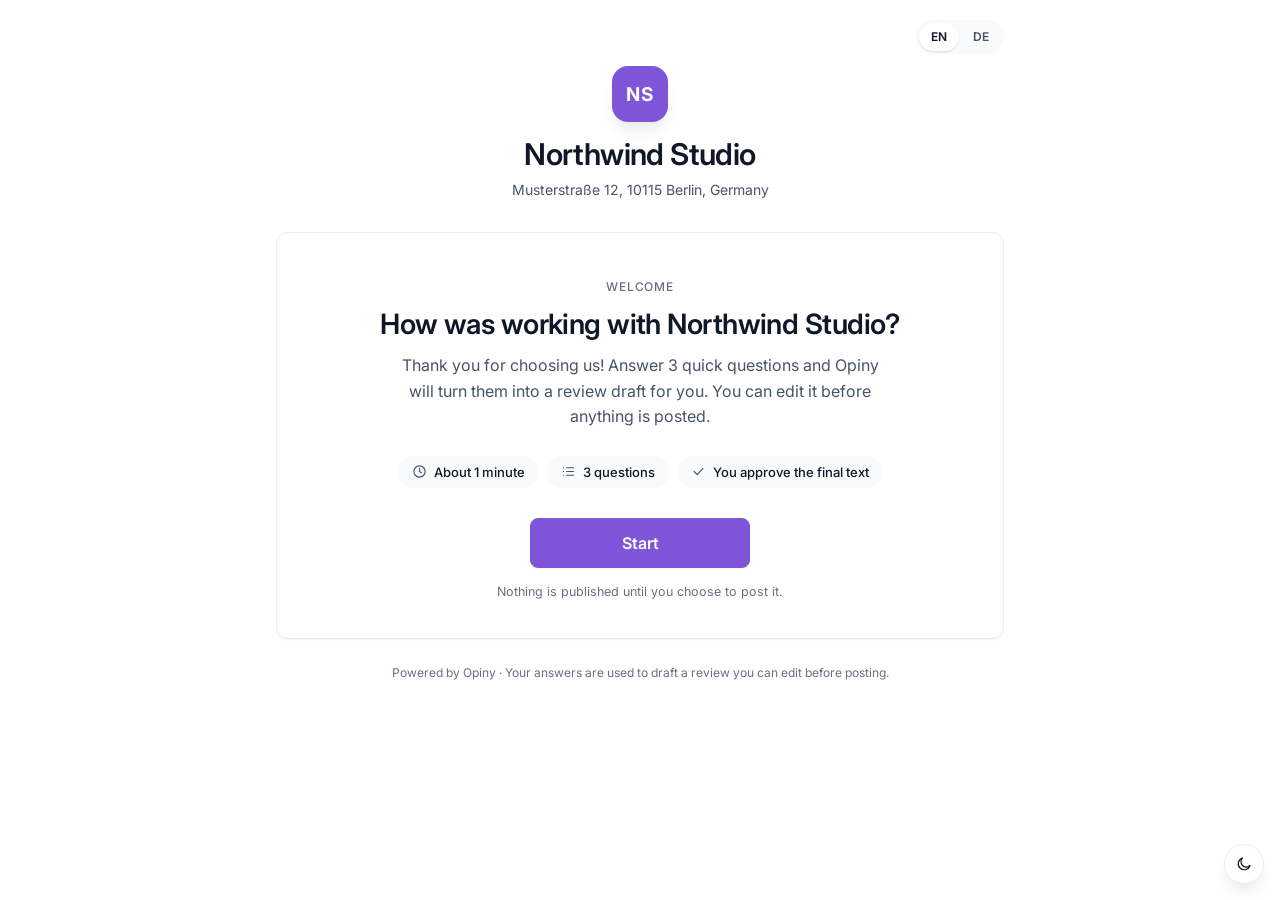
==== index.html @ b8ddae07 "First files" ====
<!doctype html>
<html lang="en"><head><meta charset="utf-8"><meta name="viewport" content="width=device-width,initial-scale=1">
<title>Leave a review · Northwind Studio</title><link rel="preconnect" href="https://fonts.googleapis.com"><link rel="stylesheet" href="assets/css/tokens.css"><link rel="stylesheet" href="assets/css/styles.css"></head>
<body data-key="opiny-theme" data-default="light" data-page="form">
<svg width="0" height="0" style="position:absolute" aria-hidden="true">
<symbol id="i-logo" viewBox="0 0 24 24"><path d="M5 5h14a2 2 0 0 1 2 2v8a2 2 0 0 1-2 2h-6l-4 3v-3H5a2 2 0 0 1-2-2V7a2 2 0 0 1 2-2z"/><path d="M8 10h8M8 13h5"/></symbol>
<symbol id="i-edit" viewBox="0 0 24 24"><path d="M4 20h4L19 9l-4-4L4 16z"/></symbol>
<symbol id="i-refresh" viewBox="0 0 24 24"><path d="M20 11a8 8 0 0 0-14.5-4.5L4 8M4 4v4h4M4 13a8 8 0 0 0 14.5 4.5L20 16M20 20v-4h-4"/></symbol>
<symbol id="i-x" viewBox="0 0 24 24"><path d="M6 6l12 12M18 6L6 18"/></symbol>
<symbol id="i-copy" viewBox="0 0 24 24"><rect x="8" y="8" width="12" height="12" rx="2"/><path d="M16 8V6a2 2 0 0 0-2-2H6a2 2 0 0 0-2 2v8a2 2 0 0 0 2 2h2"/></symbol>
<symbol id="i-moon" viewBox="0 0 24 24"><path d="M20 14A8 8 0 1 1 10 4a6 6 0 0 0 10 10z"/></symbol>
<symbol id="i-arrow" viewBox="0 0 24 24"><path d="M15 6l-6 6 6 6"/></symbol>
<symbol id="i-star" viewBox="0 0 24 24"><path d="M12 3l2.7 5.6 6.1.9-4.4 4.3 1 6.1L12 17l-5.4 2.9 1-6.1-4.4-4.3 6.1-.9z"/></symbol>
</svg>
<main class="pub">
  <div class="pub-top"><div class="lang" role="group" aria-label="Language"><button type="button" data-lang="en" aria-pressed="true">EN</button><button type="button" data-lang="de" aria-pressed="false">DE</button></div></div>
  <header class="pub-head"><div class="logo co" aria-hidden="true">NS</div><h1>Northwind Studio</h1><p>Musterstraße 12, 10115 Berlin, Germany</p></header>

  <section class="card pub-card">
    <!-- Welcome -->
    <div class="intro" id="intro">
      <p class="hi" id="hello">Welcome</p>
      <h2 data-t="introTitle">How was working with Northwind Studio?</h2>
      <p class="lead" data-t="introLead">Thank you for choosing us! Answer 3 quick questions and Opiny will turn them into a review draft for you. You can edit it before anything is posted.</p>
      <div class="resume" id="resume" role="status" hidden>
        <svg viewBox="0 0 24 24" aria-hidden="true"><path d="M20 11a8 8 0 0 0-14.5-4.5L4 8M4 4v4h4M4 13a8 8 0 0 0 14.5 4.5L20 16M20 20v-4h-4"/></svg>
        <div><b data-t="resumeTitle">Welcome back!</b> <span id="resumeText"></span></div>
      </div>
      <div class="facts">
        <span class="fact"><svg viewBox="0 0 24 24" aria-hidden="true"><circle cx="12" cy="12" r="9"/><path d="M12 7v5l3 2"/></svg><span data-t="fact1">About 1 minute</span></span>
        <span class="fact"><svg viewBox="0 0 24 24" aria-hidden="true"><path d="M9 6h11M9 12h11M9 18h11M4 6h.01M4 12h.01M4 18h.01"/></svg><span data-t="fact2">3 questions</span></span>
        <span class="fact"><svg viewBox="0 0 24 24" aria-hidden="true"><path d="M5 12l5 5 9-10"/></svg><span data-t="fact3">You approve the final text</span></span>
      </div>
      <div class="intro-actions">
        <button class="btn btn-primary" id="start" type="button" data-t="start">Start</button>
        <button class="btn btn-ghost" id="restart" type="button" data-t="startOver" hidden>Start over</button>
      </div>
      <small data-t="introNote">Nothing is published until you choose to post it.</small>
    </div>

    <!-- Questions -->
    <form id="flow" hidden novalidate>
      <div class="pg-row"><span id="pgl" aria-live="polite"></span><span class="saved" id="saved"><svg viewBox="0 0 24 24" aria-hidden="true"><path d="M5 12l5 5 9-10"/></svg><span data-t="saved">Progress saved</span></span></div>
      <div class="pg-track" id="pgbar" role="progressbar" aria-valuemin="0" aria-valuemax="3" aria-valuenow="1" aria-label="Progress"><div class="pg-fill" id="pgf"></div></div>

      <fieldset class="step" data-name="role" data-type="radio" data-req="1" aria-describedby="h-role e-role">
        <legend class="q-title"><span data-t="q1">What’s your role?</span><span class="req" aria-hidden="true">*</span><span class="sr" data-t="required">required</span></legend>
        <p class="q-help" id="h-role" data-t="q1help">Choose one — we’ll move to the next question automatically.</p>
        <p class="field-err" id="e-role" hidden><svg viewBox="0 0 24 24" aria-hidden="true"><circle cx="12" cy="12" r="9"/><path d="M12 7v6M12 16.5v.5"/></svg><span data-t="errChoose">Please choose an option to continue.</span></p>
        <div class="opts">
          <label class="opt"><input type="radio" name="role" value="founder"><span class="mk"></span><span class="ol" data-t="o_founder">Founder / CEO</span><kbd>1</kbd></label>
          <label class="opt"><input type="radio" name="role" value="marketing"><span class="mk"></span><span class="ol" data-t="o_marketing">Marketing lead</span><kbd>2</kbd></label>
          <label class="opt"><input type="radio" name="role" value="pm"><span class="mk"></span><span class="ol" data-t="o_pm">Project / Delivery manager</span><kbd>3</kbd></label>
          <label class="opt"><input type="radio" name="role" value="ops"><span class="mk"></span><span class="ol" data-t="o_ops">Operations / Office manager</span><kbd>4</kbd></label>
          <label class="opt"><input type="radio" name="role" value="other" data-other="role-other"><span class="mk"></span><span class="ol" data-t="o_other">Other</span><kbd>5</kbd></label>
        </div>
        <div class="other-box" id="other-wrap" hidden>
          <label for="role-other" data-t="otherLabel">What’s your role?</label>
          <input id="role-other" class="inp-t" type="text" autocomplete="organization-title" data-tp="otherPh" placeholder="e.g. Head of Sales">
          <p class="field-err" id="e-role-other" hidden><svg viewBox="0 0 24 24" aria-hidden="true"><circle cx="12" cy="12" r="9"/><path d="M12 7v6M12 16.5v.5"/></svg><span data-t="errOther">Please type your role, or choose another option.</span></p>
        </div>
      </fieldset>

      <fieldset class="step" data-name="help" data-type="checkbox" data-req="1" aria-describedby="h-help e-help" hidden>
        <legend class="q-title"><span data-t="q2">What did Northwind Studio help you with?</span><span class="req" aria-hidden="true">*</span><span class="sr" data-t="required">required</span></legend>
        <p class="q-help" id="h-help" data-t="q2help">Select all that apply, then press Next.</p>
        <p class="field-err" id="e-help" hidden><svg viewBox="0 0 24 24" aria-hidden="true"><circle cx="12" cy="12" r="9"/><path d="M12 7v6M12 16.5v.5"/></svg><span data-t="errSelect">Select at least one option.</span></p>
        <div class="opts">
          <label class="opt cb"><input type="checkbox" name="help" value="web"><span class="mk"></span><span class="ol" data-t="h_web">Website redesign</span><kbd>1</kbd></label>
          <label class="opt cb"><input type="checkbox" name="help" value="brand"><span class="mk"></span><span class="ol" data-t="h_brand">Branding</span><kbd>2</kbd></label>
          <label class="opt cb"><input type="checkbox" name="help" value="shop"><span class="mk"></span><span class="ol" data-t="h_shop">Online shop</span><kbd>3</kbd></label>
          <label class="opt cb"><input type="checkbox" name="help" value="seo"><span class="mk"></span><span class="ol" data-t="h_seo">SEO &amp; content</span><kbd>4</kbd></label>
          <label class="opt cb"><input type="checkbox" name="help" value="support"><span class="mk"></span><span class="ol" data-t="h_support">Ongoing support</span><kbd>5</kbd></label>
        </div>
      </fieldset>

      <fieldset class="step" data-name="note" data-type="text" aria-describedby="h-note" hidden>
        <legend class="q-title"><span data-t="q3">Anything you’d tell another company considering Northwind Studio?</span> <span class="opt-tag" data-t="optional">Optional</span></legend>
        <p class="q-help" id="h-note" data-t="q3help">A sentence or two in your own words makes the review sound like you.</p>
        <textarea class="ta" id="note" name="note" rows="4" data-tp="notePh" placeholder="e.g. They delivered the first concepts in two days and kept us updated every week."></textarea>
        <div class="ta-meta"><span class="ideas-l" data-t="ideas">Need an idea? Tap to add:</span><span class="count" id="count" aria-live="polite"></span></div>
        <div class="ideas" id="ideas">
          <button type="button" class="idea" data-t="i1">Fast delivery</button>
          <button type="button" class="idea" data-t="i2">Clear communication</button>
          <button type="button" class="idea" data-t="i3">Great design</button>
          <button type="button" class="idea" data-t="i4">On budget</button>
          <button type="button" class="idea" data-t="i5">Would hire again</button>
        </div>
      </fieldset>

      <div class="pub-actions">
        <button class="btn btn-ghost" id="back" type="button"><svg class="i"><use href="#i-arrow"/></svg><span data-t="back">Back</span></button>
        <span class="kb-hint" aria-hidden="true"><kbd>Enter ↵</kbd> <span data-t="kbHint">to continue</span></span>
        <button class="btn btn-primary" id="next" type="submit">Next</button>
      </div>
    </form>
  </section>
  <p class="pub-foot" data-t="foot">Powered by Opiny · Your answers are used to draft a review you can edit before posting.</p>
</main>
<button class="theme-fab" aria-label="Toggle light / dark"><svg class="i"><use href="#i-moon"/></svg></button>
<script src="assets/js/app.js"></script>
</body></html>
---- assets/css/tokens.css ----
/* Opiny admin — v6 "Untitled UI" tokens (proposed, 2026-10-27)
   Reference R6: superfounder.io/guide/best-dashboard-ui-kits → #1 Untitled UI (untitledui.com).
   Values follow Untitled UI's public colour/type scales (gray 25–900, brand purple 600 #7F56D9) — inferred. */
@import url("https://fonts.googleapis.com/css2?family=Inter:wght@400;500;600&display=swap");
:root {
  color-scheme: light;
  --font-sans: "Inter", system-ui, sans-serif;
  --text-xs: 12px; --lh-xs: 18px; --text-sm: 14px; --lh-sm: 20px;
  --text-base: 14px; --lh-base: 20px; --text-lg: 18px; --lh-lg: 28px;
  --text-2xl: 30px; --lh-2xl: 38px; --text-stat: 36px; --lh-stat: 44px;
  --weight-display: 600; --weight-regular: 400; --weight-medium: 500;
  --tracking-display: -0.02em; --tracking-body: 0;

  --gray-25:#fcfcfd; --gray-50:#f9fafb; --gray-100:#f2f4f7; --gray-200:#eaecf0; --gray-300:#d0d5dd;
  --gray-400:#98a2b3; --gray-500:#667085; --gray-600:#475467; --gray-700:#344054; --gray-800:#1d2939; --gray-900:#101828;
  --brand-25:#fcfaff; --brand-50:#f9f5ff; --brand-100:#f4ebff; --brand-200:#e9d7fe; --brand-300:#d6bbfb;
  --brand-500:#9e77ed; --brand-600:#7f56d9; --brand-700:#6941c6;
  --success-50:#ecfdf3; --success-200:#abefc6; --success-500:#17b26a; --success-700:#067647;
  --error-50:#fef3f2; --error-200:#fecdca; --error-500:#f04438; --error-700:#b42318;
  --warning-50:#fffaeb; --warning-200:#fedf89; --warning-700:#b54708;
  --blue-50:#eff8ff; --blue-200:#b2ddff; --blue-700:#175cd3;

  --color-bg:#ffffff; --color-bg-subtle:var(--gray-50); --color-header-bg:#fff; --color-surface:#fff;
  --color-fill:var(--gray-50); --color-fill-strong:var(--gray-100);
  --color-border:var(--gray-200); --color-border-subtle:var(--gray-200);
  --color-text:var(--gray-900); --color-text-muted:var(--gray-600); --color-text-subtle:var(--gray-500);
  --color-primary:var(--brand-600); --color-on-primary:#fff; --color-focus:var(--brand-300); --color-highlight:var(--brand-50);

  --tag-positive-bg:var(--success-50); --tag-positive-fg:var(--success-700);
  --tag-generated-bg:var(--brand-50); --tag-generated-fg:var(--brand-700);
  --tag-clicked-bg:var(--blue-50); --tag-clicked-fg:var(--blue-700);
  --tag-negative-bg:var(--error-50); --tag-negative-fg:var(--error-700);
  --tag-neutral-bg:var(--gray-50); --tag-neutral-fg:var(--gray-700);
  --tag-required-bg:var(--error-50); --tag-required-fg:var(--error-700);
  --tag-mapped-bg:var(--brand-50); --tag-mapped-fg:var(--brand-700);

  --radius-pill:16px; --radius-card:12px; --radius-input:8px; --radius-sm:8px;
  --sidebar-w:280px; --header-h:0px; --page-max:1280px; --page-pad-x:32px;
  --card-pad:24px; --gap:24px; --section-gap:32px;
  --btn-h:40px; --btn-h-sm:36px; --input-h:44px;
  --cell-pad:16px 24px; --th-pad:12px 24px;
  --shadow-xs:0 1px 2px rgba(16,24,40,.05);
  --shadow-sm:0 1px 3px rgba(16,24,40,.1),0 1px 2px rgba(16,24,40,.06);
  --shadow-float:0 12px 16px -4px rgba(16,24,40,.08),0 4px 6px -2px rgba(16,24,40,.03);
  --shadow-pop:var(--shadow-float);
  --ring-brand:0 0 0 4px rgba(158,119,237,.24);
  --ease:ease; --dur:120ms;
}

/* Dark — Untitled UI dark-mode scale (gray-950 canvas, remapped grays, same purple brand) */
:root[data-theme="dark"] {
  color-scheme: dark;
  --gray-25:#13161b; --gray-50:#161b26; --gray-100:#1f242f; --gray-200:#1f242f; --gray-300:#333741;
  --gray-400:#61646c; --gray-500:#85888e; --gray-600:#94969c; --gray-700:#cecfd2; --gray-800:#ececed; --gray-900:#f5f5f6;
  --brand-25:#1b1530; --brand-50:#2c1c5f; --brand-100:#2c1c5f; --brand-200:#53389e; --brand-300:#6941c6;
  --success-50:#053321; --success-200:#085d3a; --success-700:#75e0a7;
  --error-50:#55160c; --error-200:#912018; --error-700:#fda29b;
  --warning-50:#4e1d09; --warning-200:#93370d; --warning-700:#fec84b;
  --blue-50:#102a56; --blue-200:#194185; --blue-700:#84caff;
  --color-bg:#0c111d; --color-header-bg:#0c111d; --color-surface:#0c111d;
  --color-text:var(--gray-900); --color-text-muted:var(--gray-600); --color-text-subtle:var(--gray-500);
  --color-fill:var(--gray-50); --color-fill-strong:var(--gray-100); --color-border:var(--gray-200); --color-border-subtle:var(--gray-200);
  --color-highlight:var(--brand-50);
  --tag-generated-fg:#d6bbfb; --tag-mapped-fg:#d6bbfb;
  --shadow-xs:0 1px 2px rgba(0,0,0,.3); --shadow-sm:0 1px 3px rgba(0,0,0,.4);
}
---- assets/css/styles.css ----
/* app base */
*{box-sizing:border-box}
html{-webkit-font-smoothing:antialiased}
body{margin:0;background:var(--color-bg);color:var(--color-text);font:var(--weight-regular) var(--text-base)/var(--lh-base) var(--font-sans);letter-spacing:var(--tracking-body)}
a{color:inherit;text-decoration:none}
svg.i{width:16px;height:16px;flex:none;stroke:currentColor;fill:none;stroke-width:1.6;stroke-linecap:round;stroke-linejoin:round}

/* Shell */
.brand{display:flex;align-items:center;gap:10px;font-weight:var(--weight-medium);font-size:var(--text-lg);letter-spacing:-.01em}
.mainnav a[aria-current="page"]{background:var(--color-fill);color:var(--color-text)}
:root[data-theme="dark"] .avatar{color:#ffd6ff}
.icon-btn{width:36px;height:36px;border-radius:50%;border:0;background:transparent;color:var(--color-text-muted);display:grid;place-items:center;cursor:pointer}
.icon-btn:hover{background:var(--color-fill);color:var(--color-text)}

.page{max-width:var(--page-max);margin:0 auto;padding:40px var(--page-pad-x) 64px}
h1.title{font-size:var(--text-2xl);line-height:var(--lh-2xl);font-weight:var(--weight-display);letter-spacing:var(--tracking-display);margin:0;display:flex;align-items:center;gap:10px;flex-wrap:wrap}

/* Buttons */
.btn{display:inline-flex;align-items:center;justify-content:center;gap:8px;height:var(--btn-h);padding:0 16px;border-radius:var(--radius-pill);border:1px solid transparent;font:var(--weight-medium) var(--text-sm)/1 var(--font-sans);cursor:pointer;white-space:nowrap;transition:background var(--dur) var(--ease),border-color var(--dur) var(--ease),transform var(--dur) var(--ease)}
.btn:active{transform:scale(.98)}
.btn-primary{background:var(--color-primary);color:var(--color-on-primary)}
.btn-primary:hover{opacity:.88}
.btn-secondary{background:var(--color-surface);color:var(--color-text);border-color:var(--color-fill-strong)}
.btn-secondary:hover{background:var(--color-fill)}
.btn-ghost{background:transparent;color:var(--color-text-muted)}
.btn-ghost:hover{background:var(--color-fill);color:var(--color-text)}
.btn-sm{height:var(--btn-h-sm);padding:0 12px;font-size:var(--text-xs)}
.btn[disabled]{opacity:.45;cursor:not-allowed}

/* Tags */
.tag{display:inline-flex;align-items:center;gap:6px;height:24px;padding:0 10px;border-radius:var(--radius-pill);font-size:var(--text-xs);font-weight:var(--weight-medium);line-height:1;white-space:nowrap;background:var(--tag-neutral-bg);color:var(--tag-neutral-fg)}
.tag::before{content:"";width:6px;height:6px;border-radius:50%;background:currentColor;opacity:.7}
.tag.positive{background:var(--tag-positive-bg);color:var(--tag-positive-fg)}

/* Cards */
.card{background:var(--color-surface);border:1px solid var(--color-border);border-radius:var(--radius-card);padding:var(--card-pad)}
.company{display:flex;justify-content:space-between;gap:24px;align-items:flex-start}
.company h2{font-size:22px;font-weight:var(--weight-display);letter-spacing:var(--tracking-display);margin:0 0 14px}
.meta{display:flex;flex-direction:column;gap:8px;color:var(--color-text-muted)}
.meta span{display:flex;align-items:center;gap:10px}
.sentiment{display:flex;align-items:center;justify-content:space-between;gap:16px;flex-wrap:wrap}
.sentiment .l{display:flex;align-items:center;gap:12px}
.bar{display:flex;height:8px;border-radius:var(--radius-pill);overflow:hidden;background:var(--color-fill);width:min(360px,100%)}
.bar i{display:block;height:100%}
.legend{display:flex;gap:16px;color:var(--color-text-muted);font-size:var(--text-xs)}
.legend b{display:inline-block;width:8px;height:8px;border-radius:50%;margin-right:6px;vertical-align:middle}

/* Location layout */
.subnav a[aria-current="page"]{background:var(--color-fill);color:var(--color-text)}

/* Table */
.chips{display:flex;gap:6px;flex-wrap:wrap}
.chip[aria-pressed="true"]{background:var(--color-highlight);border-color:transparent;color:#4a134a}
:root[data-theme="dark"] .chip[aria-pressed="true"]{color:#ffd6ff}
.search{display:flex;align-items:center;gap:8px;height:34px;padding:0 14px;border-radius:var(--radius-pill);background:var(--color-fill);color:var(--color-text-muted);min-width:220px}
.search input{border:0;background:transparent;outline:0;font:inherit;color:var(--color-text);width:100%}
.muted{color:var(--color-text-muted)}
.review{max-width:520px;color:var(--color-text);line-height:var(--lh-sm)}
.review p{margin:0;display:-webkit-box;-webkit-line-clamp:2;-webkit-box-orient:vertical;overflow:hidden}
.review.open p{display:block}
.pages button[aria-current="page"]{background:var(--color-primary);color:var(--color-on-primary)}

/* Form builder */
.q{display:flex;align-items:center;gap:12px;background:var(--color-surface);border:1px solid var(--color-border);border-radius:12px;padding:12px 14px;transition:box-shadow var(--dur) var(--ease),border-color var(--dur) var(--ease)}
.q:hover{box-shadow:var(--shadow-float);border-color:var(--color-fill-strong)}
.q .type{width:30px;height:30px;border-radius:50%;background:var(--color-fill);display:grid;place-items:center;flex:none}
.field{display:flex;align-items:center;gap:10px;height:40px;padding:0 14px;border:1px solid var(--color-border);border-radius:var(--radius-pill);background:var(--color-surface);font-weight:var(--weight-medium);font-size:var(--text-sm);cursor:grab;transition:background var(--dur)}
.field:hover{background:var(--color-fill)}

/* Responsive */
@media (max-width:640px){:root{--page-pad-x:16px}.page{padding-top:24px}.company{flex-direction:column}h1.title{font-size:26px;line-height:30px}.search{min-width:0;flex:1}}
@media (prefers-reduced-motion:reduce){*{transition:none!important}}
/* fix: let grid columns shrink so tables scroll inside their card on mobile */

/* ===== v6 Untitled UI layer ===== */
.nav-item[aria-current="page"]{background:var(--gray-50);color:var(--gray-900)}
main.page{margin-left:var(--sidebar-w);padding:32px 32px 48px}
h1.title{font-size:30px;line-height:38px;font-weight:600;letter-spacing:-.02em}
.btn{height:40px;padding:0 16px;border-radius:8px;font-size:14px;font-weight:600}
.btn-primary{background:var(--brand-600);color:#fff;border:1px solid var(--brand-600);box-shadow:var(--shadow-xs)}
.btn-primary:hover{background:var(--brand-700);opacity:1}
.btn-secondary{background:#fff;color:var(--gray-700);border:1px solid var(--gray-300);box-shadow:var(--shadow-xs)}
.btn-secondary:hover{background:var(--gray-50)}
.btn-sm{height:36px;padding:0 14px}
.icon-btn{border-radius:8px}
.card{border:1px solid var(--gray-200);border-radius:12px;box-shadow:var(--shadow-xs)}
.tag{height:22px;padding:0 8px;border-radius:16px;font-size:12px;font-weight:500;border:1px solid transparent}
.tag.positive{border-color:var(--success-200)}
.tag::before{opacity:1}
.chips{gap:0;border:1px solid var(--gray-300);border-radius:8px;overflow:hidden;box-shadow:var(--shadow-xs)}
.chip[aria-pressed="true"]{background:var(--gray-50);color:var(--gray-800)}
.search{background:#fff;border:1px solid var(--gray-300);border-radius:8px;height:40px;box-shadow:var(--shadow-xs);min-width:320px}
.pages button[aria-current="page"]{background:var(--gray-50);color:var(--gray-800)}
/* location sub-nav → Untitled "underline tabs" */
.subnav a[aria-current="page"]{color:var(--brand-700);border-bottom-color:var(--brand-700)}
.q{border:1px solid var(--gray-200);box-shadow:var(--shadow-xs);border-radius:12px}
.q .type{background:var(--brand-50);color:var(--brand-600);border:6px solid var(--brand-25);width:36px;height:36px;box-sizing:content-box}
.field{border:1px solid var(--gray-300);border-radius:8px;box-shadow:var(--shadow-xs)}
/* dashboard */
.seg button[aria-pressed="true"]{background:var(--gray-50);color:var(--gray-800)}
.ck{width:20px;height:20px;border:1px solid var(--gray-300);border-radius:6px;display:inline-block;vertical-align:middle}
@media (max-width:1024px){:root{--sidebar-w:0px}}
@media (max-width:640px){main.page{padding:24px 16px}.search{min-width:0}.chips{overflow-x:auto;max-width:100%}}

/* theme toggle button styled as nav item */
/* ===== v6 dark theme overrides for hard-coded whites ===== */
:root[data-theme="dark"] body{background:var(--color-bg)}
:root[data-theme="dark"] .sidebar,:root[data-theme="dark"] .card,:root[data-theme="dark"] .btn-secondary,:root[data-theme="dark"] .seg button,:root[data-theme="dark"] .chip,:root[data-theme="dark"] .search,:root[data-theme="dark"] .badge,:root[data-theme="dark"] .field,:root[data-theme="dark"] .q{background:var(--color-bg)}
:root[data-theme="dark"] .btn-secondary:hover,:root[data-theme="dark"] .seg button[aria-pressed="true"],:root[data-theme="dark"] .chip[aria-pressed="true"]{background:var(--gray-50)}
:root[data-theme="dark"] .bars line{stroke:var(--gray-100)}
:root[data-theme="dark"] .bars rect[fill="#f2f4f7"]{fill:var(--gray-100)}
:root[data-theme="dark"] .bars rect[fill="#d6bbfb"]{fill:#53389e}
:root[data-theme="dark"] .bars path{fill:#9e77ed}
:root[data-theme="dark"] .legend3 i[style*="#7f56d9"]{background:#9e77ed!important}
:root[data-theme="dark"] .legend3 i[style*="#d6bbfb"]{background:#53389e!important}
:root[data-theme="dark"] .sb-card{background:var(--gray-50)}
:root[data-theme="dark"] .sb-search{background:var(--color-bg);border-color:var(--gray-300)}
:root[data-theme="dark"] .who .avatar,:root[data-theme="dark"] .sb-user .avatar{filter:saturate(.85)}
:root[data-theme="dark"] .q .type{border-color:var(--brand-25)}
:root[data-theme="dark"] .avatar{color:#2a2140}

/* ===== Field editor drawer (Form → edit field) ===== */
@keyframes slidein{from{transform:translateX(40px);opacity:0}}
.dr-tabs button[aria-selected="true"]{color:var(--color-text);border-bottom-color:var(--color-primary)}
.orow .fav[aria-pressed="true"] svg{fill:#f2b84b;stroke:#f2b84b}

/* public */
/* Public review flow (respondent-facing) — shared structure, colours come from this version's tokens.css */
.pub{max-width:760px;margin:0 auto;padding:56px 16px 72px}
.pub-head{text-align:center;margin-bottom:32px}
.pub-head .logo{width:44px;height:44px;margin:0 auto 14px;border-radius:12px;display:grid;place-items:center;background:var(--color-fill);color:var(--color-text)}
.pub-head h1{margin:0;font-size:30px;line-height:36px;font-weight:var(--weight-display);letter-spacing:var(--tracking-display)}
.pub-head p{margin:8px 0 0;color:var(--color-text-muted)}
.pub-card.card{padding:32px 36px}
.pg-row{display:flex;justify-content:space-between;align-items:center;font-size:var(--text-sm);color:var(--color-text-muted);font-weight:var(--weight-medium)}
.pg-row b{color:var(--color-text);font-weight:var(--weight-medium)}
.pg-track{height:8px;border-radius:999px;background:var(--color-fill-strong);overflow:hidden;margin:12px 0 32px}
.pg-fill{height:100%;border-radius:999px;background:var(--color-primary);transition:width .35s var(--ease)}
.q-title{font-size:17px;line-height:24px;font-weight:var(--weight-medium);margin:0 0 6px}
.q-title .req{color:var(--tag-negative-fg);margin-left:2px}
.q-help{color:var(--color-text-subtle);font-size:var(--text-sm);margin:0 0 18px}
.opts{display:grid;grid-template-columns:repeat(2,minmax(0,1fr));gap:12px}
.opt{position:relative;display:flex;align-items:center;gap:14px;min-height:64px;padding:14px 18px;border:1.5px solid var(--color-border);border-radius:var(--radius-input);background:var(--color-surface);cursor:pointer;font-size:16px;font-weight:var(--weight-medium);transition:border-color var(--dur) var(--ease),background var(--dur) var(--ease),box-shadow var(--dur) var(--ease)}
.opt:hover{border-color:var(--color-fill-strong);background:var(--color-bg-subtle)}
.opt input{position:absolute;opacity:0;pointer-events:none}
.opt .mk{width:22px;height:22px;flex:none;border-radius:50%;border:2px solid var(--color-fill-strong);display:grid;place-items:center;transition:border-color var(--dur)}
.opt.cb .mk{border-radius:7px}
.opt .mk::after{content:"";width:10px;height:10px;border-radius:50%;background:var(--color-primary);transform:scale(0);transition:transform var(--dur) var(--ease)}
.opt.cb .mk::after{border-radius:3px}
.opt:has(input:checked){border-color:var(--color-primary);background:var(--color-highlight)}
.opt:has(input:checked) .mk{border-color:var(--color-primary)}
.opt:has(input:checked) .mk::after{transform:scale(1)}
.opt:has(input:focus-visible){box-shadow:0 0 0 3px var(--color-focus)}
.ta{width:100%;min-height:160px;resize:vertical;padding:14px 16px;border-radius:var(--radius-input);border:1.5px solid var(--color-border);background:var(--color-bg-subtle);color:var(--color-text);font:var(--weight-regular) 16px/1.6 var(--font-sans)}
.ta:focus{outline:0;border-color:var(--color-primary);box-shadow:0 0 0 3px var(--color-highlight)}
.pub-actions{display:flex;justify-content:space-between;align-items:center;gap:12px;margin-top:32px}
.pub-actions .btn{min-width:104px;height:44px}
.pub-foot{text-align:center;color:var(--color-text-subtle);font-size:var(--text-xs);margin-top:24px}
/* review preview */
.rv-head{display:flex;justify-content:space-between;align-items:center;margin-bottom:20px}
.rv-head h2{margin:0;font-size:22px;font-weight:var(--weight-display);letter-spacing:var(--tracking-display)}
.rv-tools .icon-btn[aria-pressed="true"]{background:var(--color-highlight);color:var(--color-text)}
.pub-label{margin:28px 0 12px;font-weight:var(--weight-medium);color:var(--color-text-muted)}
.plats{display:flex;gap:10px;flex-wrap:wrap}
.plat{display:inline-flex;align-items:center;gap:10px;height:48px;padding:0 20px;border-radius:var(--radius-input);border:1px solid var(--color-border);background:#fff;color:#1f1f1f;font:600 16px var(--font-sans);cursor:pointer;box-shadow:0 1px 2px rgba(0,0,0,.06);transition:transform var(--dur) var(--ease),box-shadow var(--dur)}
.plat:hover{box-shadow:0 4px 14px rgba(0,0,0,.12)}
.plat:active{transform:scale(.98)}
.plat svg{width:20px;height:20px}
.plat.off{background:var(--color-fill);color:var(--color-text-subtle);cursor:not-allowed;box-shadow:none}
.back-row{margin-top:24px}
.spin{animation:spin .8s linear infinite}@keyframes spin{to{transform:rotate(360deg)}}
/* copied modal */
.modal-bg{position:fixed;inset:0;z-index:50;background:rgba(5,6,10,.62);backdrop-filter:blur(4px);-webkit-backdrop-filter:blur(4px);display:none;align-items:center;justify-content:center;padding:16px}
.modal-bg.open{display:flex;animation:fade .18s ease}
@keyframes fade{from{opacity:0}}
.modal{position:relative;width:min(560px,100%);max-height:calc(100vh - 32px);overflow:auto;padding:36px 32px 28px;text-align:center;border-radius:calc(var(--radius-card) + 4px);background:var(--color-surface-solid,var(--color-surface));border:1px solid var(--color-border);box-shadow:var(--shadow-pop)}
.modal .x{position:absolute;top:14px;right:14px}
.ok-ic{width:56px;height:56px;margin:0 auto 18px;border-radius:14px;display:grid;place-items:center;background:var(--tag-positive-bg);color:var(--tag-positive-fg)}
.ok-ic svg{width:26px;height:26px}
.modal h3{margin:0;font-size:22px;line-height:30px;font-weight:var(--weight-display);letter-spacing:var(--tracking-display)}
.modal p{margin:8px auto 0;max-width:400px;color:var(--color-text-muted)}
.gmock{margin:24px 0;padding:22px 24px;border-radius:16px;background:#202124;color:#e8eaed;text-align:left;font-family:Roboto,Arial,sans-serif}
.gmock .stars{display:flex;justify-content:center;gap:10px;margin-bottom:16px}
.gmock .stars svg{width:30px;height:30px;fill:#fdd663;stroke:none}
.gmock .gbox{min-height:84px;border:1px solid #5f6368;border-radius:6px;padding:10px 12px;font-size:13px;line-height:1.5;color:#e8eaed;position:relative}
.gmock .gbox .paste{position:absolute;right:8px;bottom:8px;font-size:11px;color:#8ab4f8;background:rgba(138,180,248,.12);padding:2px 8px;border-radius:4px}
.gmock .gbtns{display:flex;justify-content:flex-end;gap:10px;margin-top:16px}
.gmock .gbtns span{height:34px;padding:0 18px;border-radius:6px;display:inline-grid;place-items:center;font-size:14px;font-weight:500}
.gmock .gbtns .c{border:1px solid #5f6368;color:#8ab4f8}
.gmock .gbtns .p{background:#8ab4f8;color:#202124;box-shadow:0 0 0 3px rgba(138,180,248,.35)}
.modal .btn-primary.wide{width:100%;height:52px;font-size:16px}
.steps{display:flex;justify-content:center;gap:18px;margin-top:14px;font-size:var(--text-xs);color:var(--color-text-subtle);flex-wrap:wrap}
.steps b{display:inline-grid;place-items:center;width:18px;height:18px;border-radius:50%;background:var(--color-fill-strong);color:var(--color-text);font-size:11px;margin-right:6px}
.theme-fab{position:fixed;right:16px;bottom:16px;z-index:40;width:40px;height:40px;border-radius:50%;border:1px solid var(--color-border);background:var(--color-surface);color:var(--color-text);display:grid;place-items:center;cursor:pointer;box-shadow:var(--shadow-float)}
.theme-fab svg{width:18px;height:18px}
@media (max-width:640px){.opts{grid-template-columns:1fr}.pub{padding-top:32px}.pub-card.card{padding:22px 18px}.pub-head h1{font-size:24px}.modal{padding:28px 18px 20px}.gmock{padding:16px}}

/* ===== Welcome screen + company branding (added 2026-11-03) ===== */
.pub-head .logo.co{width:56px;height:56px;border-radius:16px;background:var(--color-primary);color:var(--color-on-primary);font:700 19px/1 var(--font-sans);letter-spacing:.03em;box-shadow:var(--shadow-float)}
.intro{text-align:center;padding:12px 0 4px}
.intro .hi{margin:0;font-size:12px;font-weight:var(--weight-medium);text-transform:uppercase;letter-spacing:.08em;color:var(--color-text-subtle)}
.intro h2{margin:10px 0 12px;font-size:28px;line-height:34px;font-weight:var(--weight-display);letter-spacing:var(--tracking-display)}
.intro .lead{margin:0 auto;max-width:500px;color:var(--color-text-muted);font-size:16px;line-height:1.6}
.facts{display:flex;justify-content:center;flex-wrap:wrap;gap:8px;margin:26px 0 30px}
.fact{display:inline-flex;align-items:center;gap:7px;height:32px;padding:0 14px;border-radius:999px;background:var(--color-fill);color:var(--color-text);font-size:13px;font-weight:var(--weight-medium)}
.fact svg{width:15px;height:15px;fill:none;stroke:currentColor;stroke-width:1.8;stroke-linecap:round;stroke-linejoin:round;color:var(--color-text-muted)}
.intro .btn-primary{min-width:220px;height:50px;font-size:16px}
.intro small{display:block;margin-top:14px;color:var(--color-text-subtle);font-size:12.5px}
@media (max-width:640px){.intro h2{font-size:23px;line-height:29px}.intro .btn-primary{width:100%}}

/* ===== Public form UX upgrade (2026-11-03): i18n, resume, a11y errors, auto-advance, writing help, review tools ===== */
[hidden]{display:none!important}
.sr{position:absolute;width:1px;height:1px;overflow:hidden;clip:rect(0 0 0 0);white-space:nowrap}
.pub{padding-top:20px}
.pub-top{display:flex;justify-content:flex-end;margin-bottom:12px}
.lang{display:inline-flex;padding:3px;border-radius:999px;background:var(--color-fill);gap:2px}
.lang button{border:0;background:transparent;color:var(--color-text-muted);font:600 12px/1 var(--font-sans);height:28px;min-width:40px;padding:0 10px;border-radius:999px;cursor:pointer}
.lang button[aria-pressed="true"]{background:var(--color-surface-solid,var(--color-surface));color:var(--color-text);box-shadow:0 1px 2px rgba(0,0,0,.12)}
.intro-actions{display:flex;flex-direction:column;align-items:center;gap:6px}
.resume{display:flex;gap:10px;align-items:flex-start;text-align:left;max-width:460px;margin:20px auto 0;padding:12px 14px;border-radius:var(--radius-input);background:var(--color-highlight);color:var(--color-text);font-size:14px}
.resume svg{width:18px;height:18px;flex:none;margin-top:2px;fill:none;stroke:currentColor;stroke-width:1.8;stroke-linecap:round;stroke-linejoin:round}
/* steps as fieldsets */
fieldset.step{border:0;margin:0;padding:0;min-width:0}
legend.q-title{padding:0;display:block;width:100%;font-size:19px;line-height:26px;margin-bottom:6px}
.opt-tag{display:inline-block;vertical-align:middle;margin-left:6px;padding:2px 8px;border-radius:999px;background:var(--color-fill);color:var(--color-text-muted);font-size:11.5px;font-weight:var(--weight-medium)}
.saved{display:inline-flex;align-items:center;gap:5px;font-size:12px;color:var(--color-text-subtle);opacity:0;transition:opacity .3s}
.saved svg{width:13px;height:13px;fill:none;stroke:var(--tag-positive-fg);stroke-width:2.2;stroke-linecap:round;stroke-linejoin:round}
.saved.flash{animation:savedflash 1.8s ease}
@keyframes savedflash{0%,70%{opacity:1}100%{opacity:0}}
/* options */
.opt{padding-right:46px}
.opt .ol{flex:1;min-width:0}
.opt kbd{position:absolute;right:14px;top:50%;transform:translateY(-50%);min-width:22px;height:22px;padding:0 5px;border-radius:6px;border:1px solid var(--color-border);background:var(--color-bg-subtle);color:var(--color-text-subtle);font:600 11px/20px var(--font-sans);text-align:center}
.opt:has(input:checked) kbd{border-color:currentColor;background:transparent;color:inherit;opacity:.75}
.opt.picked{animation:pick .45s ease}
@keyframes pick{0%{transform:scale(1)}40%{transform:scale(.985)}100%{transform:scale(1)}}
/* inline errors */
.field-err{display:flex;align-items:center;gap:8px;margin:0 0 12px;padding:10px 12px;border-radius:var(--radius-input);background:var(--tag-negative-bg);color:var(--tag-negative-fg);font-size:14px;font-weight:var(--weight-medium)}
.field-err svg{width:18px;height:18px;flex:none;fill:none;stroke:currentColor;stroke-width:2;stroke-linecap:round}
.field-err.shake{animation:shake .35s ease}
@keyframes shake{0%,100%{transform:none}25%{transform:translateX(-4px)}75%{transform:translateX(4px)}}
fieldset[aria-invalid] .opt{border-color:var(--tag-negative-fg)}
/* other */
.other-box{margin-top:14px;padding:16px;border-radius:var(--radius-input);border:1.5px dashed var(--color-border);background:var(--color-bg-subtle);animation:fade .2s ease}
.other-box label{display:block;font-weight:var(--weight-medium);margin-bottom:8px}
.inp-t{width:100%;height:48px;padding:0 14px;border-radius:var(--radius-input);border:1.5px solid var(--color-border);background:var(--color-surface-solid,var(--color-surface));color:var(--color-text);font:var(--weight-regular) 16px var(--font-sans)}
.inp-t:focus{outline:0;border-color:var(--color-primary);box-shadow:0 0 0 3px var(--color-highlight)}
.inp-t[aria-invalid="true"]{border-color:var(--tag-negative-fg)}
.other-box .field-err{margin:10px 0 0}
/* writing help */
.ta-meta{display:flex;justify-content:space-between;align-items:center;gap:12px;margin:10px 0 8px;font-size:13px;color:var(--color-text-subtle)}
.ideas{display:flex;flex-wrap:wrap;gap:8px}
.idea{height:34px;padding:0 14px;border-radius:999px;border:1px dashed var(--color-fill-strong);background:transparent;color:var(--color-text);font:var(--weight-medium) 13px var(--font-sans);cursor:pointer;transition:background var(--dur),border-color var(--dur)}
.idea::before{content:"+ ";color:var(--color-text-subtle)}
.idea:hover{background:var(--color-fill);border-style:solid}
.idea.used{opacity:.5}.idea.used::before{content:"✓ "}
/* actions */
.pub-actions{gap:12px}
.kb-hint{margin-left:auto;font-size:12px;color:var(--color-text-subtle);white-space:nowrap}
.kb-hint kbd{padding:2px 6px;border-radius:5px;border:1px solid var(--color-border);font:600 11px var(--font-sans)}
.pub-actions #next{min-width:150px}
.pub-actions #next:disabled{opacity:.8;cursor:progress}
/* review page */
.rv-head{align-items:flex-start;gap:16px}
.rv-sub{margin:6px 0 0;color:var(--color-text-muted);font-size:14px}
.based{display:flex;flex-wrap:wrap;align-items:center;gap:8px;margin:0 0 18px;font-size:13px}
.based-l{color:var(--color-text-subtle);font-weight:var(--weight-medium)}
.chips-b{display:contents}
.chip-b{display:inline-flex;align-items:center;height:28px;padding:0 10px;border-radius:999px;background:var(--color-fill);color:var(--color-text);font-weight:var(--weight-medium)}
.chip-b.muted{color:var(--color-text-subtle)}
.based-edit{margin-left:auto;color:var(--color-text-muted);text-decoration:underline;text-underline-offset:3px;font-weight:var(--weight-medium)}
.rv-bar{display:flex;justify-content:space-between;align-items:center;gap:12px;margin-bottom:12px;flex-wrap:wrap}
.seg2{display:inline-flex;padding:3px;border-radius:var(--radius-input);background:var(--color-fill);gap:2px}
.seg2 button{border:0;background:transparent;height:34px;padding:0 16px;border-radius:calc(var(--radius-input) - 3px);color:var(--color-text-muted);font:var(--weight-medium) 14px var(--font-sans);cursor:pointer}
.seg2 button[aria-pressed="true"]{background:var(--color-surface-solid,var(--color-surface));color:var(--color-text);box-shadow:0 1px 2px rgba(0,0,0,.12)}
.sent-inline{display:inline-flex;align-items:center;gap:8px;font-size:13px;color:var(--color-text-subtle)}
#review{min-height:170px}
.edited{display:inline-flex;align-items:center;gap:6px;color:var(--tag-clicked-fg);font-weight:var(--weight-medium)}
.edited::before{content:"";width:7px;height:7px;border-radius:50%;background:currentColor}
.honest{display:flex;gap:10px;align-items:flex-start;margin:6px 0 0;padding:12px 14px;border-radius:var(--radius-input);background:var(--color-bg-subtle);border:1px solid var(--color-border);color:var(--color-text-muted);font-size:13.5px}
.honest svg{width:18px;height:18px;flex:none;fill:none;stroke:currentColor;stroke-width:1.8;stroke-linecap:round;margin-top:1px}
.plat{position:relative}
.plat .rec{margin-left:4px;padding:2px 7px;border-radius:999px;background:#e6f4ea;color:#137333;font-size:11px;font-weight:600}
.plat-help{margin:10px 0 0;font-size:13px;color:var(--color-text-subtle)}
.gm-h{text-align:center;font-size:12px;color:#9aa0a6;margin:-6px 0 10px}
.modal .steps{list-style:none;padding:0}
.modal .steps li{display:inline-flex;align-items:center}
@media (max-width:640px){
  .pub-actions{position:sticky;bottom:0;z-index:5;margin:24px -18px -22px;padding:12px 18px calc(12px + env(safe-area-inset-bottom));background:var(--color-surface-solid,var(--color-surface));border-top:1px solid var(--color-border);border-radius:0 0 var(--radius-card) var(--radius-card)}
  .kb-hint{display:none}
  .pub-actions #next{flex:1}
  .opt kbd{display:none}.opt{padding-right:18px}
  legend.q-title{font-size:18px}
  .based-edit{margin-left:0}
  .theme-fab{top:16px;bottom:auto;left:16px;right:auto;width:34px;height:34px}
}
@media (hover:none){.kb-hint,.opt kbd{display:none}}
@media (prefers-reduced-motion:reduce){.opt.picked,.field-err.shake,.saved.flash{animation:none}.saved.flash{opacity:1}}
/* checkbox: real check mark instead of a dot */
.opt.cb .mk::after{width:10px;height:5px;border-radius:0;background:none!important;border-left:2.2px solid var(--color-on-primary);border-bottom:2.2px solid var(--color-on-primary);transform:translateY(-1px) rotate(-45deg) scale(0)}
.opt.cb:has(input:checked) .mk{background:var(--color-primary);border-color:var(--color-primary)}
.opt.cb:has(input:checked) .mk::after{transform:translateY(-1px) rotate(-45deg) scale(1)}
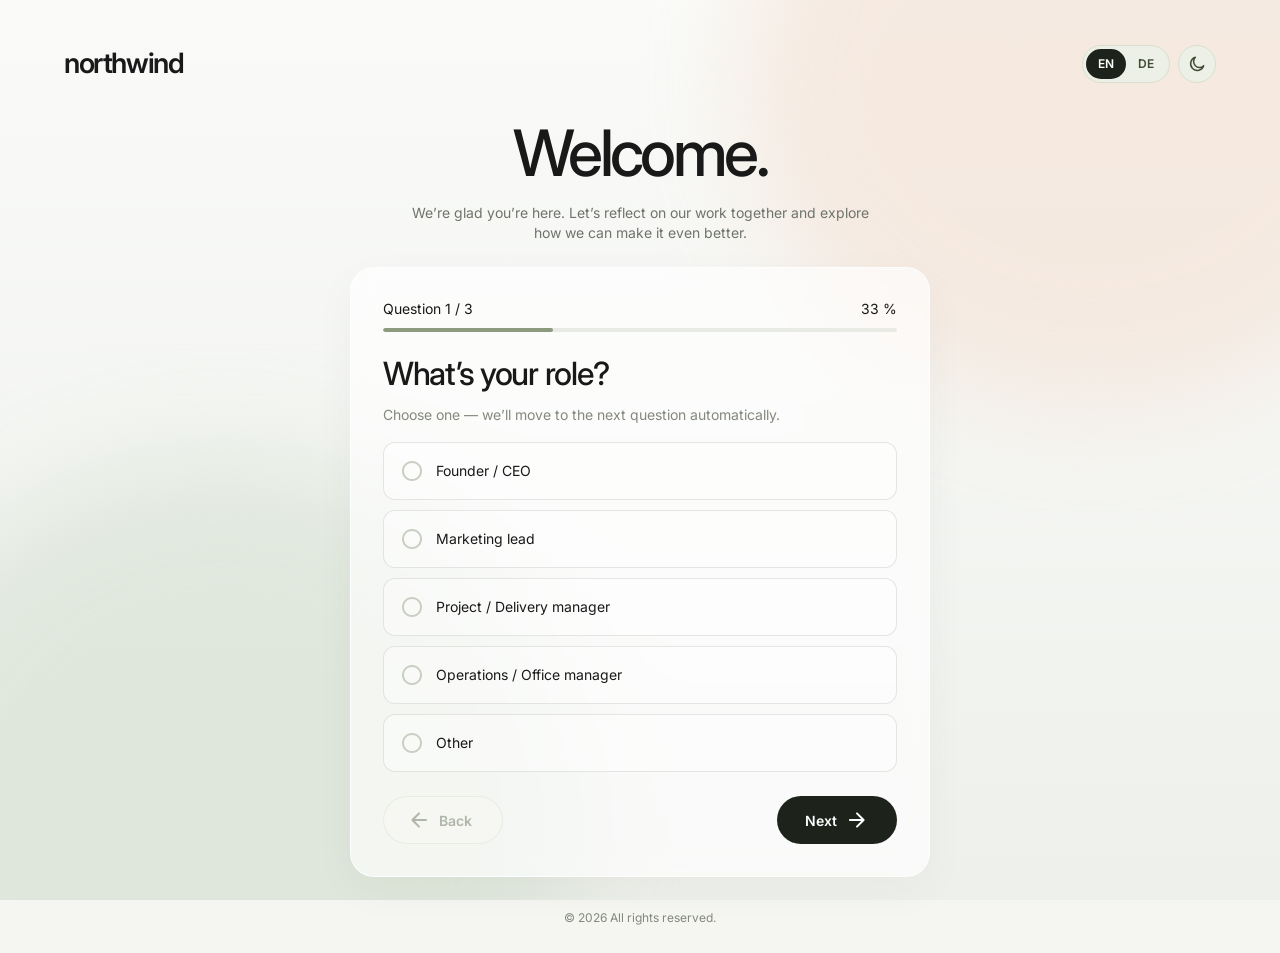
==== commit 00e4f4e0: "Rebuild public form and review page from Figma "Form UI" - Restyle index.html and review.html from t" ====
--- a/index.html
+++ b/index.html
@@ -3,100 +3,85 @@
 <title>Leave a review · Northwind Studio</title><link rel="preconnect" href="https://fonts.googleapis.com"><link rel="stylesheet" href="assets/css/tokens.css"><link rel="stylesheet" href="assets/css/styles.css"></head>
 <body data-key="opiny-theme" data-default="light" data-page="form">
 <svg width="0" height="0" style="position:absolute" aria-hidden="true">
-<symbol id="i-logo" viewBox="0 0 24 24"><path d="M5 5h14a2 2 0 0 1 2 2v8a2 2 0 0 1-2 2h-6l-4 3v-3H5a2 2 0 0 1-2-2V7a2 2 0 0 1 2-2z"/><path d="M8 10h8M8 13h5"/></symbol>
-<symbol id="i-edit" viewBox="0 0 24 24"><path d="M4 20h4L19 9l-4-4L4 16z"/></symbol>
 <symbol id="i-refresh" viewBox="0 0 24 24"><path d="M20 11a8 8 0 0 0-14.5-4.5L4 8M4 4v4h4M4 13a8 8 0 0 0 14.5 4.5L20 16M20 20v-4h-4"/></symbol>
-<symbol id="i-x" viewBox="0 0 24 24"><path d="M6 6l12 12M18 6L6 18"/></symbol>
-<symbol id="i-copy" viewBox="0 0 24 24"><rect x="8" y="8" width="12" height="12" rx="2"/><path d="M16 8V6a2 2 0 0 0-2-2H6a2 2 0 0 0-2 2v8a2 2 0 0 0 2 2h2"/></symbol>
 <symbol id="i-moon" viewBox="0 0 24 24"><path d="M20 14A8 8 0 1 1 10 4a6 6 0 0 0 10 10z"/></symbol>
-<symbol id="i-arrow" viewBox="0 0 24 24"><path d="M15 6l-6 6 6 6"/></symbol>
-<symbol id="i-star" viewBox="0 0 24 24"><path d="M12 3l2.7 5.6 6.1.9-4.4 4.3 1 6.1L12 17l-5.4 2.9 1-6.1-4.4-4.3 6.1-.9z"/></symbol>
+<symbol id="i-sun" viewBox="0 0 24 24"><circle cx="12" cy="12" r="4"/><path d="M12 2v2M12 20v2M4.9 4.9l1.4 1.4M17.7 17.7l1.4 1.4M2 12h2M20 12h2M4.9 19.1l1.4-1.4M17.7 6.3l1.4-1.4"/></symbol>
 </svg>
-<main class="pub">
-  <div class="pub-top"><div class="lang" role="group" aria-label="Language"><button type="button" data-lang="en" aria-pressed="true">EN</button><button type="button" data-lang="de" aria-pressed="false">DE</button></div></div>
-  <header class="pub-head"><div class="logo co" aria-hidden="true">NS</div><h1>Northwind Studio</h1><p>Musterstraße 12, 10115 Berlin, Germany</p></header>
+<img class="atmosphere" src="assets/img/atmosphere.svg" width="1440" height="903" alt="" aria-hidden="true">
 
-  <section class="card pub-card">
-    <!-- Welcome -->
-    <div class="intro" id="intro">
-      <p class="hi" id="hello">Welcome</p>
-      <h2 data-t="introTitle">How was working with Northwind Studio?</h2>
-      <p class="lead" data-t="introLead">Thank you for choosing us! Answer 3 quick questions and Opiny will turn them into a review draft for you. You can edit it before anything is posted.</p>
-      <div class="resume" id="resume" role="status" hidden>
-        <svg viewBox="0 0 24 24" aria-hidden="true"><path d="M20 11a8 8 0 0 0-14.5-4.5L4 8M4 4v4h4M4 13a8 8 0 0 0 14.5 4.5L20 16M20 20v-4h-4"/></svg>
-        <div><b data-t="resumeTitle">Welcome back!</b> <span id="resumeText"></span></div>
-      </div>
-      <div class="facts">
-        <span class="fact"><svg viewBox="0 0 24 24" aria-hidden="true"><circle cx="12" cy="12" r="9"/><path d="M12 7v5l3 2"/></svg><span data-t="fact1">About 1 minute</span></span>
-        <span class="fact"><svg viewBox="0 0 24 24" aria-hidden="true"><path d="M9 6h11M9 12h11M9 18h11M4 6h.01M4 12h.01M4 18h.01"/></svg><span data-t="fact2">3 questions</span></span>
-        <span class="fact"><svg viewBox="0 0 24 24" aria-hidden="true"><path d="M5 12l5 5 9-10"/></svg><span data-t="fact3">You approve the final text</span></span>
-      </div>
-      <div class="intro-actions">
-        <button class="btn btn-primary" id="start" type="button" data-t="start">Start</button>
-        <button class="btn btn-ghost" id="restart" type="button" data-t="startOver" hidden>Start over</button>
-      </div>
-      <small data-t="introNote">Nothing is published until you choose to post it.</small>
+<div class="page">
+  <header class="site-head">
+    <div class="wordmark" aria-label="Northwind Studio">northwind</div>
+    <div class="head-tools">
+      <div class="lang" role="group" aria-label="Language"><button type="button" data-lang="en" aria-pressed="true">EN</button><button type="button" data-lang="de" aria-pressed="false">DE</button></div>
+      <button type="button" class="theme-toggle" aria-label="Toggle light / dark"><svg class="i i-moon" aria-hidden="true"><use href="#i-moon"/></svg><svg class="i i-sun" aria-hidden="true"><use href="#i-sun"/></svg></button>
     </div>
+  </header>
 
-    <!-- Questions -->
-    <form id="flow" hidden novalidate>
-      <div class="pg-row"><span id="pgl" aria-live="polite"></span><span class="saved" id="saved"><svg viewBox="0 0 24 24" aria-hidden="true"><path d="M5 12l5 5 9-10"/></svg><span data-t="saved">Progress saved</span></span></div>
-      <div class="pg-track" id="pgbar" role="progressbar" aria-valuemin="0" aria-valuemax="3" aria-valuenow="1" aria-label="Progress"><div class="pg-fill" id="pgf"></div></div>
+  <main class="main">
+    <section class="intro" id="head">
+      <h1 class="display" id="headTitle">Welcome.</h1>
+      <p class="lead" data-t="lead">We’re glad you’re here. Let’s reflect on our work together and explore how we can make it even better.</p>
+    </section>
 
-      <fieldset class="step" data-name="role" data-type="radio" data-req="1" aria-describedby="h-role e-role">
-        <legend class="q-title"><span data-t="q1">What’s your role?</span><span class="req" aria-hidden="true">*</span><span class="sr" data-t="required">required</span></legend>
-        <p class="q-help" id="h-role" data-t="q1help">Choose one — we’ll move to the next question automatically.</p>
-        <p class="field-err" id="e-role" hidden><svg viewBox="0 0 24 24" aria-hidden="true"><circle cx="12" cy="12" r="9"/><path d="M12 7v6M12 16.5v.5"/></svg><span data-t="errChoose">Please choose an option to continue.</span></p>
-        <div class="opts">
-          <label class="opt"><input type="radio" name="role" value="founder"><span class="mk"></span><span class="ol" data-t="o_founder">Founder / CEO</span><kbd>1</kbd></label>
-          <label class="opt"><input type="radio" name="role" value="marketing"><span class="mk"></span><span class="ol" data-t="o_marketing">Marketing lead</span><kbd>2</kbd></label>
-          <label class="opt"><input type="radio" name="role" value="pm"><span class="mk"></span><span class="ol" data-t="o_pm">Project / Delivery manager</span><kbd>3</kbd></label>
-          <label class="opt"><input type="radio" name="role" value="ops"><span class="mk"></span><span class="ol" data-t="o_ops">Operations / Office manager</span><kbd>4</kbd></label>
-          <label class="opt"><input type="radio" name="role" value="other" data-other="role-other"><span class="mk"></span><span class="ol" data-t="o_other">Other</span><kbd>5</kbd></label>
+    <section class="panel" aria-label="Feedback questionnaire">
+      <form id="flow" novalidate>
+        <div class="resume" id="resume" role="status" hidden>
+          <p><b data-t="resumeTitle">Welcome back!</b> <span id="resumeText"></span></p>
+          <div class="resume-actions"><button class="btn btn-primary btn-sm" id="resumeGo" type="button" data-t="cont">Continue</button><button class="btn btn-secondary btn-sm" id="restart" type="button" data-t="startOver">Start over</button></div>
         </div>
-        <div class="other-box" id="other-wrap" hidden>
-          <label for="role-other" data-t="otherLabel">What’s your role?</label>
-          <input id="role-other" class="inp-t" type="text" autocomplete="organization-title" data-tp="otherPh" placeholder="e.g. Head of Sales">
-          <p class="field-err" id="e-role-other" hidden><svg viewBox="0 0 24 24" aria-hidden="true"><circle cx="12" cy="12" r="9"/><path d="M12 7v6M12 16.5v.5"/></svg><span data-t="errOther">Please type your role, or choose another option.</span></p>
+
+        <div class="progress">
+          <div class="progress-meta"><span id="pgl" aria-live="polite"></span><span id="percent"></span></div>
+          <div class="track" id="pgbar" role="progressbar" aria-valuemin="0" aria-valuemax="3" aria-valuenow="1" aria-label="Progress"><div id="pgf"></div></div>
         </div>
-      </fieldset>
 
-      <fieldset class="step" data-name="help" data-type="checkbox" data-req="1" aria-describedby="h-help e-help" hidden>
-        <legend class="q-title"><span data-t="q2">What did Northwind Studio help you with?</span><span class="req" aria-hidden="true">*</span><span class="sr" data-t="required">required</span></legend>
-        <p class="q-help" id="h-help" data-t="q2help">Select all that apply, then press Next.</p>
-        <p class="field-err" id="e-help" hidden><svg viewBox="0 0 24 24" aria-hidden="true"><circle cx="12" cy="12" r="9"/><path d="M12 7v6M12 16.5v.5"/></svg><span data-t="errSelect">Select at least one option.</span></p>
-        <div class="opts">
-          <label class="opt cb"><input type="checkbox" name="help" value="web"><span class="mk"></span><span class="ol" data-t="h_web">Website redesign</span><kbd>1</kbd></label>
-          <label class="opt cb"><input type="checkbox" name="help" value="brand"><span class="mk"></span><span class="ol" data-t="h_brand">Branding</span><kbd>2</kbd></label>
-          <label class="opt cb"><input type="checkbox" name="help" value="shop"><span class="mk"></span><span class="ol" data-t="h_shop">Online shop</span><kbd>3</kbd></label>
-          <label class="opt cb"><input type="checkbox" name="help" value="seo"><span class="mk"></span><span class="ol" data-t="h_seo">SEO &amp; content</span><kbd>4</kbd></label>
-          <label class="opt cb"><input type="checkbox" name="help" value="support"><span class="mk"></span><span class="ol" data-t="h_support">Ongoing support</span><kbd>5</kbd></label>
+        <fieldset class="step" data-name="role" data-type="radio" data-req="1" aria-describedby="h-role e-role">
+          <legend class="q-title"><span data-t="q1">What’s your role?</span><span class="sr" data-t="required">required</span></legend>
+          <p class="q-hint" id="h-role" data-t="q1help">Choose one — we’ll move to the next question automatically.</p>
+          <p class="field-err" id="e-role" hidden data-t="errChoose">Please choose an option to continue.</p>
+          <div class="opts">
+            <label class="opt opt-radio"><input type="radio" name="role" value="founder"><span class="mk" aria-hidden="true"><img class="mk-off" src="assets/img/radio-unchecked.svg" width="24" height="24" alt=""><img class="mk-hover" src="assets/img/radio-unchecked-hover.svg" width="24" height="24" alt=""><img class="mk-on" src="assets/img/radio-checked.svg" width="24" height="24" alt=""></span><span class="ol" data-t="o_founder">Founder / CEO</span></label>
+            <label class="opt opt-radio"><input type="radio" name="role" value="marketing"><span class="mk" aria-hidden="true"><img class="mk-off" src="assets/img/radio-unchecked.svg" width="24" height="24" alt=""><img class="mk-hover" src="assets/img/radio-unchecked-hover.svg" width="24" height="24" alt=""><img class="mk-on" src="assets/img/radio-checked.svg" width="24" height="24" alt=""></span><span class="ol" data-t="o_marketing">Marketing lead</span></label>
+            <label class="opt opt-radio"><input type="radio" name="role" value="pm"><span class="mk" aria-hidden="true"><img class="mk-off" src="assets/img/radio-unchecked.svg" width="24" height="24" alt=""><img class="mk-hover" src="assets/img/radio-unchecked-hover.svg" width="24" height="24" alt=""><img class="mk-on" src="assets/img/radio-checked.svg" width="24" height="24" alt=""></span><span class="ol" data-t="o_pm">Project / Delivery manager</span></label>
+            <label class="opt opt-radio"><input type="radio" name="role" value="ops"><span class="mk" aria-hidden="true"><img class="mk-off" src="assets/img/radio-unchecked.svg" width="24" height="24" alt=""><img class="mk-hover" src="assets/img/radio-unchecked-hover.svg" width="24" height="24" alt=""><img class="mk-on" src="assets/img/radio-checked.svg" width="24" height="24" alt=""></span><span class="ol" data-t="o_ops">Operations / Office manager</span></label>
+            <label class="opt opt-radio"><input type="radio" name="role" value="other" data-other="role-other"><span class="mk" aria-hidden="true"><img class="mk-off" src="assets/img/radio-unchecked.svg" width="24" height="24" alt=""><img class="mk-hover" src="assets/img/radio-unchecked-hover.svg" width="24" height="24" alt=""><img class="mk-on" src="assets/img/radio-checked.svg" width="24" height="24" alt=""></span><span class="ol" data-t="o_other">Other</span></label>
+          </div>
+          <div class="other-box" id="other-wrap" hidden>
+            <label for="role-other" class="q-hint" data-t="otherLabel">What’s your role?</label>
+            <input id="role-other" class="field" type="text" autocomplete="organization-title" data-tp="otherPh" placeholder="e.g. Head of Sales">
+            <p class="field-err" id="e-role-other" hidden data-t="errOther">Please type your role, or choose another option.</p>
+          </div>
+        </fieldset>
+
+        <fieldset class="step" data-name="help" data-type="checkbox" data-req="1" aria-describedby="h-help e-help" hidden>
+          <legend class="q-title"><span data-t="q2">What did Northwind Studio help you with?</span><span class="sr" data-t="required">required</span></legend>
+          <p class="q-hint" id="h-help" data-t="q2help">Select all that apply, then press Next.</p>
+          <p class="field-err" id="e-help" hidden data-t="errSelect">Select at least one option.</p>
+          <div class="opts">
+            <label class="opt"><input type="checkbox" name="help" value="web"><span class="mk" aria-hidden="true"><img class="mk-off" src="assets/img/checkbox-unchecked.svg" width="24" height="24" alt=""><img class="mk-on" src="assets/img/checkbox-checked.svg" width="24" height="24" alt=""></span><span class="ol" data-t="h_web">Website redesign</span></label>
+            <label class="opt"><input type="checkbox" name="help" value="brand"><span class="mk" aria-hidden="true"><img class="mk-off" src="assets/img/checkbox-unchecked.svg" width="24" height="24" alt=""><img class="mk-on" src="assets/img/checkbox-checked.svg" width="24" height="24" alt=""></span><span class="ol" data-t="h_brand">Branding</span></label>
+            <label class="opt"><input type="checkbox" name="help" value="shop"><span class="mk" aria-hidden="true"><img class="mk-off" src="assets/img/checkbox-unchecked.svg" width="24" height="24" alt=""><img class="mk-on" src="assets/img/checkbox-checked.svg" width="24" height="24" alt=""></span><span class="ol" data-t="h_shop">Online shop</span></label>
+            <label class="opt"><input type="checkbox" name="help" value="seo"><span class="mk" aria-hidden="true"><img class="mk-off" src="assets/img/checkbox-unchecked.svg" width="24" height="24" alt=""><img class="mk-on" src="assets/img/checkbox-checked.svg" width="24" height="24" alt=""></span><span class="ol" data-t="h_seo">SEO &amp; content</span></label>
+            <label class="opt"><input type="checkbox" name="help" value="support"><span class="mk" aria-hidden="true"><img class="mk-off" src="assets/img/checkbox-unchecked.svg" width="24" height="24" alt=""><img class="mk-on" src="assets/img/checkbox-checked.svg" width="24" height="24" alt=""></span><span class="ol" data-t="h_support">Ongoing support</span></label>
+          </div>
+        </fieldset>
+
+        <fieldset class="step" data-name="note" data-type="text" aria-describedby="h-note" hidden>
+          <legend class="q-title"><span data-t="q3">Anything you’d tell another company considering Northwind Studio?</span></legend>
+          <p class="q-hint" id="h-note"><span data-t="q3help">A sentence or two in your own words makes the review sound like you.</span></p>
+          <textarea class="field ta" id="note" name="note" rows="4" data-tp="notePh" placeholder="e.g. They delivered the first concepts in two days and kept us updated every week."></textarea>
+        </fieldset>
+
+        <div class="nav">
+          <button class="btn btn-secondary btn-back" id="back" type="button"><img src="assets/img/arrow-back.svg" width="24" height="24" alt=""><span data-t="back">Back</span></button>
+          <button class="btn btn-primary btn-next" id="next" type="submit"><span id="nextLabel">Next</span><img src="assets/img/arrow-forward.svg" width="24" height="24" alt=""></button>
         </div>
-      </fieldset>
+      </form>
+    </section>
+  </main>
 
-      <fieldset class="step" data-name="note" data-type="text" aria-describedby="h-note" hidden>
-        <legend class="q-title"><span data-t="q3">Anything you’d tell another company considering Northwind Studio?</span> <span class="opt-tag" data-t="optional">Optional</span></legend>
-        <p class="q-help" id="h-note" data-t="q3help">A sentence or two in your own words makes the review sound like you.</p>
-        <textarea class="ta" id="note" name="note" rows="4" data-tp="notePh" placeholder="e.g. They delivered the first concepts in two days and kept us updated every week."></textarea>
-        <div class="ta-meta"><span class="ideas-l" data-t="ideas">Need an idea? Tap to add:</span><span class="count" id="count" aria-live="polite"></span></div>
-        <div class="ideas" id="ideas">
-          <button type="button" class="idea" data-t="i1">Fast delivery</button>
-          <button type="button" class="idea" data-t="i2">Clear communication</button>
-          <button type="button" class="idea" data-t="i3">Great design</button>
-          <button type="button" class="idea" data-t="i4">On budget</button>
-          <button type="button" class="idea" data-t="i5">Would hire again</button>
-        </div>
-      </fieldset>
-
-      <div class="pub-actions">
-        <button class="btn btn-ghost" id="back" type="button"><svg class="i"><use href="#i-arrow"/></svg><span data-t="back">Back</span></button>
-        <span class="kb-hint" aria-hidden="true"><kbd>Enter ↵</kbd> <span data-t="kbHint">to continue</span></span>
-        <button class="btn btn-primary" id="next" type="submit">Next</button>
-      </div>
-    </form>
-  </section>
-  <p class="pub-foot" data-t="foot">Powered by Opiny · Your answers are used to draft a review you can edit before posting.</p>
-</main>
-<button class="theme-fab" aria-label="Toggle light / dark"><svg class="i"><use href="#i-moon"/></svg></button>
+  <footer class="site-foot"><p data-t="foot">© 2026 All rights reserved.</p></footer>
+</div>
 <script src="assets/js/app.js"></script>
 </body></html>
--- a/assets/css/tokens.css
+++ b/assets/css/tokens.css
@@ -1,66 +1,91 @@
-/* Opiny admin — v6 "Untitled UI" tokens (proposed, 2026-10-27)
-   Reference R6: superfounder.io/guide/best-dashboard-ui-kits → #1 Untitled UI (untitledui.com).
-   Values follow Untitled UI's public colour/type scales (gray 25–900, brand purple 600 #7F56D9) — inferred. */
+/* Lokalsterne public form — tokens from Figma "Form UI" (file 81bRgeO5hSauWJrXOB8AGF, frame 1:60
+   "Agenturro · Desktop questionnaire"). The Figma file defines no variables, so every value below is
+   copied from the frame's fills, strokes, type and effects.
+   Not in Figma (added on purpose): dark theme values + the error colour, both derived from the same palette. */
 @import url("https://fonts.googleapis.com/css2?family=Inter:wght@400;500;600&display=swap");
+
 :root {
   color-scheme: light;
-  --font-sans: "Inter", system-ui, sans-serif;
-  --text-xs: 12px; --lh-xs: 18px; --text-sm: 14px; --lh-sm: 20px;
-  --text-base: 14px; --lh-base: 20px; --text-lg: 18px; --lh-lg: 28px;
-  --text-2xl: 30px; --lh-2xl: 38px; --text-stat: 36px; --lh-stat: 44px;
-  --weight-display: 600; --weight-regular: 400; --weight-medium: 500;
-  --tracking-display: -0.02em; --tracking-body: 0;
 
-  --gray-25:#fcfcfd; --gray-50:#f9fafb; --gray-100:#f2f4f7; --gray-200:#eaecf0; --gray-300:#d0d5dd;
-  --gray-400:#98a2b3; --gray-500:#667085; --gray-600:#475467; --gray-700:#344054; --gray-800:#1d2939; --gray-900:#101828;
-  --brand-25:#fcfaff; --brand-50:#f9f5ff; --brand-100:#f4ebff; --brand-200:#e9d7fe; --brand-300:#d6bbfb;
-  --brand-500:#9e77ed; --brand-600:#7f56d9; --brand-700:#6941c6;
-  --success-50:#ecfdf3; --success-200:#abefc6; --success-500:#17b26a; --success-700:#067647;
-  --error-50:#fef3f2; --error-200:#fecdca; --error-500:#f04438; --error-700:#b42318;
-  --warning-50:#fffaeb; --warning-200:#fedf89; --warning-700:#b54708;
-  --blue-50:#eff8ff; --blue-200:#b2ddff; --blue-700:#175cd3;
+  /* ---- type (Inter) ---- */
+  --font-sans: "Inter", Arial, sans-serif;
+  --fs-display: 64px;  --lh-display: 1.04; --ls-display: -3.52px;  /* "Welcome."            Medium   */
+  --fs-title: 32px;    --lh-title: 1.14;   --ls-title: -1.28px;    /* question heading     Medium   */
+  --fs-wordmark: 28px; --lh-wordmark: 1.2; --ls-wordmark: -1.4px;  /* brand wordmark       SemiBold */
+  --fs-body: 14px;     --lh-body: 20px;                            /* lead, labels, buttons         */
+  --lh-option: 1.45;   --lh-hint: 1.6;
+  --fs-small: 12px;    --lh-small: 18px;                           /* footer                        */
+  --fw-regular: 400; --fw-medium: 500; --fw-semibold: 600;
 
-  --color-bg:#ffffff; --color-bg-subtle:var(--gray-50); --color-header-bg:#fff; --color-surface:#fff;
-  --color-fill:var(--gray-50); --color-fill-strong:var(--gray-100);
-  --color-border:var(--gray-200); --color-border-subtle:var(--gray-200);
-  --color-text:var(--gray-900); --color-text-muted:var(--gray-600); --color-text-subtle:var(--gray-500);
-  --color-primary:var(--brand-600); --color-on-primary:#fff; --color-focus:var(--brand-300); --color-highlight:var(--brand-50);
+  /* ---- colour ---- */
+  --page-bg: #f5f6f2;
+  --atmo-top: #fafbf9; --atmo-bottom: #eef0ec; --atmo-peach: #f4e3d7; --atmo-sage: #dae3d6;
 
-  --tag-positive-bg:var(--success-50); --tag-positive-fg:var(--success-700);
-  --tag-generated-bg:var(--brand-50); --tag-generated-fg:var(--brand-700);
-  --tag-clicked-bg:var(--blue-50); --tag-clicked-fg:var(--blue-700);
-  --tag-negative-bg:var(--error-50); --tag-negative-fg:var(--error-700);
-  --tag-neutral-bg:var(--gray-50); --tag-neutral-fg:var(--gray-700);
-  --tag-required-bg:var(--error-50); --tag-required-fg:var(--error-700);
-  --tag-mapped-bg:var(--brand-50); --tag-mapped-fg:var(--brand-700);
+  --text: #181918;
+  --text-muted: #6e746a;          /* lead paragraph */
+  --text-subtle: #83897e;         /* hint, footer   */
 
-  --radius-pill:16px; --radius-card:12px; --radius-input:8px; --radius-sm:8px;
-  --sidebar-w:280px; --header-h:0px; --page-max:1280px; --page-pad-x:32px;
-  --card-pad:24px; --gap:24px; --section-gap:32px;
-  --btn-h:40px; --btn-h-sm:36px; --input-h:44px;
-  --cell-pad:16px 24px; --th-pad:12px 24px;
-  --shadow-xs:0 1px 2px rgba(16,24,40,.05);
-  --shadow-sm:0 1px 3px rgba(16,24,40,.1),0 1px 2px rgba(16,24,40,.06);
-  --shadow-float:0 12px 16px -4px rgba(16,24,40,.08),0 4px 6px -2px rgba(16,24,40,.03);
-  --shadow-pop:var(--shadow-float);
-  --ring-brand:0 0 0 4px rgba(158,119,237,.24);
-  --ease:ease; --dur:120ms;
+  --panel-bg: rgba(255,255,255,.64);
+  --panel-border: rgba(255,255,255,.72);
+  --panel-shadow: 0 14px 44px rgba(40,51,33,.04);
+  --panel-blur: 11px;
+
+  --track: #e8ebe3;
+  --track-fill: #8c9b7e;
+
+  /* Choice / Checkbox (2:98–2:104) · Choice / Radio (2:110–2:116) */
+  --option-bg: rgba(255,255,255,.4);
+  --option-border: rgba(36,45,35,.16);
+  --option-radio-border: rgba(36,45,35,.11);
+  --option-hover-bg: #ffffff;
+  --option-hover-border: rgba(36,45,35,.16);
+  --option-selected-bg: rgba(233,238,227,.72);
+  --option-selected-border: #829473;
+  --field-readonly-bg: #edf0e7;          /* review text before Edit (Figma 14:311) */
+  --positive: #4caf50;                   /* Mood: Positive chip (Figma 14:309) */
+
+  /* Button / Primary dark (2:67 / 2:71 / 2:75) */
+  --btn-primary-bg: #1d231b; --btn-primary-hover-bg: #3c4932; --btn-primary-disabled-bg: #a6a8a4; --btn-primary-fg: #ffffff;
+  /* Button / Primary light (2:80 / 2:85 / 2:90) */
+  --btn-secondary-bg: #edf0e7; --btn-secondary-border: #d7decd; --btn-secondary-fg: #414c36;
+  --btn-secondary-hover-bg: #d7decd; --btn-secondary-hover-border: #bcc4b2;
+  --btn-secondary-disabled-bg: #f6f7f3; --btn-secondary-disabled-border: rgba(215,222,205,.45); --btn-disabled-content-opacity: .38;
+
+  --mark: #c8cec2; --mark-checked: #333e2d;   /* checkbox icon fills */
+
+  /* derived (not in Figma) */
+  --error: #a2461a;
+  --focus: #829473;
+  --icon-filter: none;                         /* dark theme lightens the Figma SVG icons */
+
+  /* ---- shape & spacing ---- */
+  --radius-panel: 24px; --radius-option: 12px; --radius-track: 8px; --radius-pill: 50px;
+  --page-pad-top: 40px; --page-pad-x: 64px; --page-pad-bottom: 26px;
+  --panel-w: 580px; --panel-pad: 32px;
+  --gap-page: 32px; --gap-intro: 24px; --gap-heading: 16px; --gap-panel: 24px;
+  --gap-question: 16px; --gap-hint: 12px; --gap-options: 10px; --gap-progress: 11px;
+  --option-pad: 16px; --option-gap: 12px;
+  --btn-h: 48px; --btn-min-w: 120px;
+  --dur: 180ms;
 }
 
-/* Dark — Untitled UI dark-mode scale (gray-950 canvas, remapped grays, same purple brand) */
+/* ---- dark: derived from the Figma palette ---- */
 :root[data-theme="dark"] {
   color-scheme: dark;
-  --gray-25:#13161b; --gray-50:#161b26; --gray-100:#1f242f; --gray-200:#1f242f; --gray-300:#333741;
-  --gray-400:#61646c; --gray-500:#85888e; --gray-600:#94969c; --gray-700:#cecfd2; --gray-800:#ececed; --gray-900:#f5f5f6;
-  --brand-25:#1b1530; --brand-50:#2c1c5f; --brand-100:#2c1c5f; --brand-200:#53389e; --brand-300:#6941c6;
-  --success-50:#053321; --success-200:#085d3a; --success-700:#75e0a7;
-  --error-50:#55160c; --error-200:#912018; --error-700:#fda29b;
-  --warning-50:#4e1d09; --warning-200:#93370d; --warning-700:#fec84b;
-  --blue-50:#102a56; --blue-200:#194185; --blue-700:#84caff;
-  --color-bg:#0c111d; --color-header-bg:#0c111d; --color-surface:#0c111d;
-  --color-text:var(--gray-900); --color-text-muted:var(--gray-600); --color-text-subtle:var(--gray-500);
-  --color-fill:var(--gray-50); --color-fill-strong:var(--gray-100); --color-border:var(--gray-200); --color-border-subtle:var(--gray-200);
-  --color-highlight:var(--brand-50);
-  --tag-generated-fg:#d6bbfb; --tag-mapped-fg:#d6bbfb;
-  --shadow-xs:0 1px 2px rgba(0,0,0,.3); --shadow-sm:0 1px 3px rgba(0,0,0,.4);
+  --page-bg: #121411;
+  --atmo-top: #151713; --atmo-bottom: #0f110e; --atmo-peach: #3a2a1f; --atmo-sage: #22301f;
+  --text: #eef0ea; --text-muted: #a7ad9f; --text-subtle: #8c9285;
+  --panel-bg: rgba(30,34,28,.64); --panel-border: rgba(255,255,255,.08); --panel-shadow: 0 14px 44px rgba(0,0,0,.35);
+  --track: #2b3028; --track-fill: #8c9b7e;
+  --option-bg: rgba(255,255,255,.04); --option-border: rgba(225,234,215,.14); --option-radio-border: rgba(225,234,215,.10);
+  --option-hover-bg: rgba(255,255,255,.09); --option-hover-border: rgba(225,234,215,.22);
+  --option-selected-bg: rgba(130,148,115,.22); --option-selected-border: #829473;
+  --btn-primary-bg: #829473; --btn-primary-hover-bg: #95a687; --btn-primary-disabled-bg: #4a4f47; --btn-primary-fg: #ffffff;
+  --btn-secondary-bg: #262a24; --btn-secondary-border: #363c32; --btn-secondary-fg: #d7decd;
+  --btn-secondary-hover-bg: #363c32; --btn-secondary-hover-border: #4a5145;
+  --btn-secondary-disabled-bg: #1b1e1a; --btn-secondary-disabled-border: rgba(54,60,50,.45);
+  --error: #f0a774;
+  --field-readonly-bg: #262a24;
+  --focus: #a9b89b;
+  --icon-filter: brightness(0) invert(.88);
 }
--- a/assets/css/styles.css
+++ b/assets/css/styles.css
@@ -1,302 +1,273 @@
-/* app base */
-*{box-sizing:border-box}
-html{-webkit-font-smoothing:antialiased}
-body{margin:0;background:var(--color-bg);color:var(--color-text);font:var(--weight-regular) var(--text-base)/var(--lh-base) var(--font-sans);letter-spacing:var(--tracking-body)}
-a{color:inherit;text-decoration:none}
-svg.i{width:16px;height:16px;flex:none;stroke:currentColor;fill:none;stroke-width:1.6;stroke-linecap:round;stroke-linejoin:round}
-
-/* Shell */
-.brand{display:flex;align-items:center;gap:10px;font-weight:var(--weight-medium);font-size:var(--text-lg);letter-spacing:-.01em}
-.mainnav a[aria-current="page"]{background:var(--color-fill);color:var(--color-text)}
-:root[data-theme="dark"] .avatar{color:#ffd6ff}
-.icon-btn{width:36px;height:36px;border-radius:50%;border:0;background:transparent;color:var(--color-text-muted);display:grid;place-items:center;cursor:pointer}
-.icon-btn:hover{background:var(--color-fill);color:var(--color-text)}
-
-.page{max-width:var(--page-max);margin:0 auto;padding:40px var(--page-pad-x) 64px}
-h1.title{font-size:var(--text-2xl);line-height:var(--lh-2xl);font-weight:var(--weight-display);letter-spacing:var(--tracking-display);margin:0;display:flex;align-items:center;gap:10px;flex-wrap:wrap}
-
-/* Buttons */
-.btn{display:inline-flex;align-items:center;justify-content:center;gap:8px;height:var(--btn-h);padding:0 16px;border-radius:var(--radius-pill);border:1px solid transparent;font:var(--weight-medium) var(--text-sm)/1 var(--font-sans);cursor:pointer;white-space:nowrap;transition:background var(--dur) var(--ease),border-color var(--dur) var(--ease),transform var(--dur) var(--ease)}
-.btn:active{transform:scale(.98)}
-.btn-primary{background:var(--color-primary);color:var(--color-on-primary)}
-.btn-primary:hover{opacity:.88}
-.btn-secondary{background:var(--color-surface);color:var(--color-text);border-color:var(--color-fill-strong)}
-.btn-secondary:hover{background:var(--color-fill)}
-.btn-ghost{background:transparent;color:var(--color-text-muted)}
-.btn-ghost:hover{background:var(--color-fill);color:var(--color-text)}
-.btn-sm{height:var(--btn-h-sm);padding:0 12px;font-size:var(--text-xs)}
-.btn[disabled]{opacity:.45;cursor:not-allowed}
-
-/* Tags */
-.tag{display:inline-flex;align-items:center;gap:6px;height:24px;padding:0 10px;border-radius:var(--radius-pill);font-size:var(--text-xs);font-weight:var(--weight-medium);line-height:1;white-space:nowrap;background:var(--tag-neutral-bg);color:var(--tag-neutral-fg)}
-.tag::before{content:"";width:6px;height:6px;border-radius:50%;background:currentColor;opacity:.7}
-.tag.positive{background:var(--tag-positive-bg);color:var(--tag-positive-fg)}
-
-/* Cards */
-.card{background:var(--color-surface);border:1px solid var(--color-border);border-radius:var(--radius-card);padding:var(--card-pad)}
-.company{display:flex;justify-content:space-between;gap:24px;align-items:flex-start}
-.company h2{font-size:22px;font-weight:var(--weight-display);letter-spacing:var(--tracking-display);margin:0 0 14px}
-.meta{display:flex;flex-direction:column;gap:8px;color:var(--color-text-muted)}
-.meta span{display:flex;align-items:center;gap:10px}
-.sentiment{display:flex;align-items:center;justify-content:space-between;gap:16px;flex-wrap:wrap}
-.sentiment .l{display:flex;align-items:center;gap:12px}
-.bar{display:flex;height:8px;border-radius:var(--radius-pill);overflow:hidden;background:var(--color-fill);width:min(360px,100%)}
-.bar i{display:block;height:100%}
-.legend{display:flex;gap:16px;color:var(--color-text-muted);font-size:var(--text-xs)}
-.legend b{display:inline-block;width:8px;height:8px;border-radius:50%;margin-right:6px;vertical-align:middle}
-
-/* Location layout */
-.subnav a[aria-current="page"]{background:var(--color-fill);color:var(--color-text)}
-
-/* Table */
-.chips{display:flex;gap:6px;flex-wrap:wrap}
-.chip[aria-pressed="true"]{background:var(--color-highlight);border-color:transparent;color:#4a134a}
-:root[data-theme="dark"] .chip[aria-pressed="true"]{color:#ffd6ff}
-.search{display:flex;align-items:center;gap:8px;height:34px;padding:0 14px;border-radius:var(--radius-pill);background:var(--color-fill);color:var(--color-text-muted);min-width:220px}
-.search input{border:0;background:transparent;outline:0;font:inherit;color:var(--color-text);width:100%}
-.muted{color:var(--color-text-muted)}
-.review{max-width:520px;color:var(--color-text);line-height:var(--lh-sm)}
-.review p{margin:0;display:-webkit-box;-webkit-line-clamp:2;-webkit-box-orient:vertical;overflow:hidden}
-.review.open p{display:block}
-.pages button[aria-current="page"]{background:var(--color-primary);color:var(--color-on-primary)}
-
-/* Form builder */
-.q{display:flex;align-items:center;gap:12px;background:var(--color-surface);border:1px solid var(--color-border);border-radius:12px;padding:12px 14px;transition:box-shadow var(--dur) var(--ease),border-color var(--dur) var(--ease)}
-.q:hover{box-shadow:var(--shadow-float);border-color:var(--color-fill-strong)}
-.q .type{width:30px;height:30px;border-radius:50%;background:var(--color-fill);display:grid;place-items:center;flex:none}
-.field{display:flex;align-items:center;gap:10px;height:40px;padding:0 14px;border:1px solid var(--color-border);border-radius:var(--radius-pill);background:var(--color-surface);font-weight:var(--weight-medium);font-size:var(--text-sm);cursor:grab;transition:background var(--dur)}
-.field:hover{background:var(--color-fill)}
-
-/* Responsive */
-@media (max-width:640px){:root{--page-pad-x:16px}.page{padding-top:24px}.company{flex-direction:column}h1.title{font-size:26px;line-height:30px}.search{min-width:0;flex:1}}
-@media (prefers-reduced-motion:reduce){*{transition:none!important}}
-/* fix: let grid columns shrink so tables scroll inside their card on mobile */
-
-/* ===== v6 Untitled UI layer ===== */
-.nav-item[aria-current="page"]{background:var(--gray-50);color:var(--gray-900)}
-main.page{margin-left:var(--sidebar-w);padding:32px 32px 48px}
-h1.title{font-size:30px;line-height:38px;font-weight:600;letter-spacing:-.02em}
-.btn{height:40px;padding:0 16px;border-radius:8px;font-size:14px;font-weight:600}
-.btn-primary{background:var(--brand-600);color:#fff;border:1px solid var(--brand-600);box-shadow:var(--shadow-xs)}
-.btn-primary:hover{background:var(--brand-700);opacity:1}
-.btn-secondary{background:#fff;color:var(--gray-700);border:1px solid var(--gray-300);box-shadow:var(--shadow-xs)}
-.btn-secondary:hover{background:var(--gray-50)}
-.btn-sm{height:36px;padding:0 14px}
-.icon-btn{border-radius:8px}
-.card{border:1px solid var(--gray-200);border-radius:12px;box-shadow:var(--shadow-xs)}
-.tag{height:22px;padding:0 8px;border-radius:16px;font-size:12px;font-weight:500;border:1px solid transparent}
-.tag.positive{border-color:var(--success-200)}
-.tag::before{opacity:1}
-.chips{gap:0;border:1px solid var(--gray-300);border-radius:8px;overflow:hidden;box-shadow:var(--shadow-xs)}
-.chip[aria-pressed="true"]{background:var(--gray-50);color:var(--gray-800)}
-.search{background:#fff;border:1px solid var(--gray-300);border-radius:8px;height:40px;box-shadow:var(--shadow-xs);min-width:320px}
-.pages button[aria-current="page"]{background:var(--gray-50);color:var(--gray-800)}
-/* location sub-nav → Untitled "underline tabs" */
-.subnav a[aria-current="page"]{color:var(--brand-700);border-bottom-color:var(--brand-700)}
-.q{border:1px solid var(--gray-200);box-shadow:var(--shadow-xs);border-radius:12px}
-.q .type{background:var(--brand-50);color:var(--brand-600);border:6px solid var(--brand-25);width:36px;height:36px;box-sizing:content-box}
-.field{border:1px solid var(--gray-300);border-radius:8px;box-shadow:var(--shadow-xs)}
-/* dashboard */
-.seg button[aria-pressed="true"]{background:var(--gray-50);color:var(--gray-800)}
-.ck{width:20px;height:20px;border:1px solid var(--gray-300);border-radius:6px;display:inline-block;vertical-align:middle}
-@media (max-width:1024px){:root{--sidebar-w:0px}}
-@media (max-width:640px){main.page{padding:24px 16px}.search{min-width:0}.chips{overflow-x:auto;max-width:100%}}
-
-/* theme toggle button styled as nav item */
-/* ===== v6 dark theme overrides for hard-coded whites ===== */
-:root[data-theme="dark"] body{background:var(--color-bg)}
-:root[data-theme="dark"] .sidebar,:root[data-theme="dark"] .card,:root[data-theme="dark"] .btn-secondary,:root[data-theme="dark"] .seg button,:root[data-theme="dark"] .chip,:root[data-theme="dark"] .search,:root[data-theme="dark"] .badge,:root[data-theme="dark"] .field,:root[data-theme="dark"] .q{background:var(--color-bg)}
-:root[data-theme="dark"] .btn-secondary:hover,:root[data-theme="dark"] .seg button[aria-pressed="true"],:root[data-theme="dark"] .chip[aria-pressed="true"]{background:var(--gray-50)}
-:root[data-theme="dark"] .bars line{stroke:var(--gray-100)}
-:root[data-theme="dark"] .bars rect[fill="#f2f4f7"]{fill:var(--gray-100)}
-:root[data-theme="dark"] .bars rect[fill="#d6bbfb"]{fill:#53389e}
-:root[data-theme="dark"] .bars path{fill:#9e77ed}
-:root[data-theme="dark"] .legend3 i[style*="#7f56d9"]{background:#9e77ed!important}
-:root[data-theme="dark"] .legend3 i[style*="#d6bbfb"]{background:#53389e!important}
-:root[data-theme="dark"] .sb-card{background:var(--gray-50)}
-:root[data-theme="dark"] .sb-search{background:var(--color-bg);border-color:var(--gray-300)}
-:root[data-theme="dark"] .who .avatar,:root[data-theme="dark"] .sb-user .avatar{filter:saturate(.85)}
-:root[data-theme="dark"] .q .type{border-color:var(--brand-25)}
-:root[data-theme="dark"] .avatar{color:#2a2140}
-
-/* ===== Field editor drawer (Form → edit field) ===== */
-@keyframes slidein{from{transform:translateX(40px);opacity:0}}
-.dr-tabs button[aria-selected="true"]{color:var(--color-text);border-bottom-color:var(--color-primary)}
-.orow .fav[aria-pressed="true"] svg{fill:#f2b84b;stroke:#f2b84b}
-
-/* public */
-/* Public review flow (respondent-facing) — shared structure, colours come from this version's tokens.css */
-.pub{max-width:760px;margin:0 auto;padding:56px 16px 72px}
-.pub-head{text-align:center;margin-bottom:32px}
-.pub-head .logo{width:44px;height:44px;margin:0 auto 14px;border-radius:12px;display:grid;place-items:center;background:var(--color-fill);color:var(--color-text)}
-.pub-head h1{margin:0;font-size:30px;line-height:36px;font-weight:var(--weight-display);letter-spacing:var(--tracking-display)}
-.pub-head p{margin:8px 0 0;color:var(--color-text-muted)}
-.pub-card.card{padding:32px 36px}
-.pg-row{display:flex;justify-content:space-between;align-items:center;font-size:var(--text-sm);color:var(--color-text-muted);font-weight:var(--weight-medium)}
-.pg-row b{color:var(--color-text);font-weight:var(--weight-medium)}
-.pg-track{height:8px;border-radius:999px;background:var(--color-fill-strong);overflow:hidden;margin:12px 0 32px}
-.pg-fill{height:100%;border-radius:999px;background:var(--color-primary);transition:width .35s var(--ease)}
-.q-title{font-size:17px;line-height:24px;font-weight:var(--weight-medium);margin:0 0 6px}
-.q-title .req{color:var(--tag-negative-fg);margin-left:2px}
-.q-help{color:var(--color-text-subtle);font-size:var(--text-sm);margin:0 0 18px}
-.opts{display:grid;grid-template-columns:repeat(2,minmax(0,1fr));gap:12px}
-.opt{position:relative;display:flex;align-items:center;gap:14px;min-height:64px;padding:14px 18px;border:1.5px solid var(--color-border);border-radius:var(--radius-input);background:var(--color-surface);cursor:pointer;font-size:16px;font-weight:var(--weight-medium);transition:border-color var(--dur) var(--ease),background var(--dur) var(--ease),box-shadow var(--dur) var(--ease)}
-.opt:hover{border-color:var(--color-fill-strong);background:var(--color-bg-subtle)}
-.opt input{position:absolute;opacity:0;pointer-events:none}
-.opt .mk{width:22px;height:22px;flex:none;border-radius:50%;border:2px solid var(--color-fill-strong);display:grid;place-items:center;transition:border-color var(--dur)}
-.opt.cb .mk{border-radius:7px}
-.opt .mk::after{content:"";width:10px;height:10px;border-radius:50%;background:var(--color-primary);transform:scale(0);transition:transform var(--dur) var(--ease)}
-.opt.cb .mk::after{border-radius:3px}
-.opt:has(input:checked){border-color:var(--color-primary);background:var(--color-highlight)}
-.opt:has(input:checked) .mk{border-color:var(--color-primary)}
-.opt:has(input:checked) .mk::after{transform:scale(1)}
-.opt:has(input:focus-visible){box-shadow:0 0 0 3px var(--color-focus)}
-.ta{width:100%;min-height:160px;resize:vertical;padding:14px 16px;border-radius:var(--radius-input);border:1.5px solid var(--color-border);background:var(--color-bg-subtle);color:var(--color-text);font:var(--weight-regular) 16px/1.6 var(--font-sans)}
-.ta:focus{outline:0;border-color:var(--color-primary);box-shadow:0 0 0 3px var(--color-highlight)}
-.pub-actions{display:flex;justify-content:space-between;align-items:center;gap:12px;margin-top:32px}
-.pub-actions .btn{min-width:104px;height:44px}
-.pub-foot{text-align:center;color:var(--color-text-subtle);font-size:var(--text-xs);margin-top:24px}
-/* review preview */
-.rv-head{display:flex;justify-content:space-between;align-items:center;margin-bottom:20px}
-.rv-head h2{margin:0;font-size:22px;font-weight:var(--weight-display);letter-spacing:var(--tracking-display)}
-.rv-tools .icon-btn[aria-pressed="true"]{background:var(--color-highlight);color:var(--color-text)}
-.pub-label{margin:28px 0 12px;font-weight:var(--weight-medium);color:var(--color-text-muted)}
-.plats{display:flex;gap:10px;flex-wrap:wrap}
-.plat{display:inline-flex;align-items:center;gap:10px;height:48px;padding:0 20px;border-radius:var(--radius-input);border:1px solid var(--color-border);background:#fff;color:#1f1f1f;font:600 16px var(--font-sans);cursor:pointer;box-shadow:0 1px 2px rgba(0,0,0,.06);transition:transform var(--dur) var(--ease),box-shadow var(--dur)}
-.plat:hover{box-shadow:0 4px 14px rgba(0,0,0,.12)}
-.plat:active{transform:scale(.98)}
-.plat svg{width:20px;height:20px}
-.plat.off{background:var(--color-fill);color:var(--color-text-subtle);cursor:not-allowed;box-shadow:none}
-.back-row{margin-top:24px}
-.spin{animation:spin .8s linear infinite}@keyframes spin{to{transform:rotate(360deg)}}
-/* copied modal */
-.modal-bg{position:fixed;inset:0;z-index:50;background:rgba(5,6,10,.62);backdrop-filter:blur(4px);-webkit-backdrop-filter:blur(4px);display:none;align-items:center;justify-content:center;padding:16px}
-.modal-bg.open{display:flex;animation:fade .18s ease}
-@keyframes fade{from{opacity:0}}
-.modal{position:relative;width:min(560px,100%);max-height:calc(100vh - 32px);overflow:auto;padding:36px 32px 28px;text-align:center;border-radius:calc(var(--radius-card) + 4px);background:var(--color-surface-solid,var(--color-surface));border:1px solid var(--color-border);box-shadow:var(--shadow-pop)}
-.modal .x{position:absolute;top:14px;right:14px}
-.ok-ic{width:56px;height:56px;margin:0 auto 18px;border-radius:14px;display:grid;place-items:center;background:var(--tag-positive-bg);color:var(--tag-positive-fg)}
-.ok-ic svg{width:26px;height:26px}
-.modal h3{margin:0;font-size:22px;line-height:30px;font-weight:var(--weight-display);letter-spacing:var(--tracking-display)}
-.modal p{margin:8px auto 0;max-width:400px;color:var(--color-text-muted)}
-.gmock{margin:24px 0;padding:22px 24px;border-radius:16px;background:#202124;color:#e8eaed;text-align:left;font-family:Roboto,Arial,sans-serif}
-.gmock .stars{display:flex;justify-content:center;gap:10px;margin-bottom:16px}
-.gmock .stars svg{width:30px;height:30px;fill:#fdd663;stroke:none}
-.gmock .gbox{min-height:84px;border:1px solid #5f6368;border-radius:6px;padding:10px 12px;font-size:13px;line-height:1.5;color:#e8eaed;position:relative}
-.gmock .gbox .paste{position:absolute;right:8px;bottom:8px;font-size:11px;color:#8ab4f8;background:rgba(138,180,248,.12);padding:2px 8px;border-radius:4px}
-.gmock .gbtns{display:flex;justify-content:flex-end;gap:10px;margin-top:16px}
-.gmock .gbtns span{height:34px;padding:0 18px;border-radius:6px;display:inline-grid;place-items:center;font-size:14px;font-weight:500}
-.gmock .gbtns .c{border:1px solid #5f6368;color:#8ab4f8}
-.gmock .gbtns .p{background:#8ab4f8;color:#202124;box-shadow:0 0 0 3px rgba(138,180,248,.35)}
-.modal .btn-primary.wide{width:100%;height:52px;font-size:16px}
-.steps{display:flex;justify-content:center;gap:18px;margin-top:14px;font-size:var(--text-xs);color:var(--color-text-subtle);flex-wrap:wrap}
-.steps b{display:inline-grid;place-items:center;width:18px;height:18px;border-radius:50%;background:var(--color-fill-strong);color:var(--color-text);font-size:11px;margin-right:6px}
-.theme-fab{position:fixed;right:16px;bottom:16px;z-index:40;width:40px;height:40px;border-radius:50%;border:1px solid var(--color-border);background:var(--color-surface);color:var(--color-text);display:grid;place-items:center;cursor:pointer;box-shadow:var(--shadow-float)}
-.theme-fab svg{width:18px;height:18px}
-@media (max-width:640px){.opts{grid-template-columns:1fr}.pub{padding-top:32px}.pub-card.card{padding:22px 18px}.pub-head h1{font-size:24px}.modal{padding:28px 18px 20px}.gmock{padding:16px}}
-
-/* ===== Welcome screen + company branding (added 2026-11-03) ===== */
-.pub-head .logo.co{width:56px;height:56px;border-radius:16px;background:var(--color-primary);color:var(--color-on-primary);font:700 19px/1 var(--font-sans);letter-spacing:.03em;box-shadow:var(--shadow-float)}
-.intro{text-align:center;padding:12px 0 4px}
-.intro .hi{margin:0;font-size:12px;font-weight:var(--weight-medium);text-transform:uppercase;letter-spacing:.08em;color:var(--color-text-subtle)}
-.intro h2{margin:10px 0 12px;font-size:28px;line-height:34px;font-weight:var(--weight-display);letter-spacing:var(--tracking-display)}
-.intro .lead{margin:0 auto;max-width:500px;color:var(--color-text-muted);font-size:16px;line-height:1.6}
-.facts{display:flex;justify-content:center;flex-wrap:wrap;gap:8px;margin:26px 0 30px}
-.fact{display:inline-flex;align-items:center;gap:7px;height:32px;padding:0 14px;border-radius:999px;background:var(--color-fill);color:var(--color-text);font-size:13px;font-weight:var(--weight-medium)}
-.fact svg{width:15px;height:15px;fill:none;stroke:currentColor;stroke-width:1.8;stroke-linecap:round;stroke-linejoin:round;color:var(--color-text-muted)}
-.intro .btn-primary{min-width:220px;height:50px;font-size:16px}
-.intro small{display:block;margin-top:14px;color:var(--color-text-subtle);font-size:12.5px}
-@media (max-width:640px){.intro h2{font-size:23px;line-height:29px}.intro .btn-primary{width:100%}}
-
-/* ===== Public form UX upgrade (2026-11-03): i18n, resume, a11y errors, auto-advance, writing help, review tools ===== */
+/* Lokalsterne public form — layout from Figma "Form UI" frame 1:60. All values come from tokens.css. */
+*,*::before,*::after{box-sizing:border-box}
+html,body{margin:0}
+body{min-height:100vh;min-height:100dvh;background:var(--page-bg);color:var(--text);font:var(--fw-regular) var(--fs-body)/var(--lh-body) var(--font-sans);-webkit-font-smoothing:antialiased}
+h1,h2,h3,p{margin:0}
+button,input,textarea{font:inherit;color:inherit}
+button{cursor:pointer}
 [hidden]{display:none!important}
 .sr{position:absolute;width:1px;height:1px;overflow:hidden;clip:rect(0 0 0 0);white-space:nowrap}
-.pub{padding-top:20px}
-.pub-top{display:flex;justify-content:flex-end;margin-bottom:12px}
-.lang{display:inline-flex;padding:3px;border-radius:999px;background:var(--color-fill);gap:2px}
-.lang button{border:0;background:transparent;color:var(--color-text-muted);font:600 12px/1 var(--font-sans);height:28px;min-width:40px;padding:0 10px;border-radius:999px;cursor:pointer}
-.lang button[aria-pressed="true"]{background:var(--color-surface-solid,var(--color-surface));color:var(--color-text);box-shadow:0 1px 2px rgba(0,0,0,.12)}
-.intro-actions{display:flex;flex-direction:column;align-items:center;gap:6px}
-.resume{display:flex;gap:10px;align-items:flex-start;text-align:left;max-width:460px;margin:20px auto 0;padding:12px 14px;border-radius:var(--radius-input);background:var(--color-highlight);color:var(--color-text);font-size:14px}
-.resume svg{width:18px;height:18px;flex:none;margin-top:2px;fill:none;stroke:currentColor;stroke-width:1.8;stroke-linecap:round;stroke-linejoin:round}
-/* steps as fieldsets */
-fieldset.step{border:0;margin:0;padding:0;min-width:0}
-legend.q-title{padding:0;display:block;width:100%;font-size:19px;line-height:26px;margin-bottom:6px}
-.opt-tag{display:inline-block;vertical-align:middle;margin-left:6px;padding:2px 8px;border-radius:999px;background:var(--color-fill);color:var(--color-text-muted);font-size:11.5px;font-weight:var(--weight-medium)}
-.saved{display:inline-flex;align-items:center;gap:5px;font-size:12px;color:var(--color-text-subtle);opacity:0;transition:opacity .3s}
-.saved svg{width:13px;height:13px;fill:none;stroke:var(--tag-positive-fg);stroke-width:2.2;stroke-linecap:round;stroke-linejoin:round}
-.saved.flash{animation:savedflash 1.8s ease}
-@keyframes savedflash{0%,70%{opacity:1}100%{opacity:0}}
-/* options */
-.opt{padding-right:46px}
+.i{width:20px;height:20px;flex:none;fill:none;stroke:currentColor;stroke-width:1.8;stroke-linecap:round;stroke-linejoin:round}
+:focus-visible{outline:2px solid var(--focus);outline-offset:3px}
+
+/* ---------- atmosphere (Figma 1:61) ---------- */
+.atmosphere{position:fixed;inset:0;width:100%;height:100%;z-index:0;pointer-events:none}
+:root[data-theme="dark"] .atmosphere{display:none}
+:root[data-theme="dark"] body{background:
+  radial-gradient(ellipse 28% 36% at 17% 89%,var(--atmo-sage),transparent),
+  radial-gradient(ellipse 28% 36% at 85% 9%,var(--atmo-peach),transparent),
+  linear-gradient(var(--atmo-top),var(--atmo-bottom)) fixed}
+
+/* ---------- page (Figma 1:60) ---------- */
+.page{position:relative;z-index:1;min-height:100vh;min-height:100dvh;display:flex;flex-direction:column;gap:var(--gap-page);padding:var(--page-pad-top) var(--page-pad-x) var(--page-pad-bottom)}
+.main{display:flex;flex-direction:column;align-items:center;gap:var(--gap-intro);flex:1}
+
+/* header: Figma brand wordmark (1:67) + language / theme toggles (kept, not in Figma) */
+.site-head{display:flex;align-items:center;justify-content:space-between;height:48px}
+.wordmark{font-size:var(--fs-wordmark);line-height:var(--lh-wordmark);letter-spacing:var(--ls-wordmark);font-weight:var(--fw-semibold)}
+.head-tools{display:flex;align-items:center;gap:8px}
+.lang{display:flex;padding:3px;border:1px solid var(--btn-secondary-border);border-radius:var(--radius-pill);background:var(--btn-secondary-bg)}
+.lang button{min-width:40px;height:30px;padding:0 10px;border:0;border-radius:var(--radius-pill);background:transparent;color:var(--btn-secondary-fg);font-size:12px;font-weight:var(--fw-semibold)}
+.lang button[aria-pressed="true"]{background:var(--btn-primary-bg);color:var(--btn-primary-fg)}
+.theme-toggle{display:grid;place-items:center;width:38px;height:38px;border:1px solid var(--btn-secondary-border);border-radius:var(--radius-pill);background:var(--btn-secondary-bg);color:var(--btn-secondary-fg)}
+.theme-toggle .i-sun,:root[data-theme="dark"] .theme-toggle .i-moon{display:none}
+:root[data-theme="dark"] .theme-toggle .i-sun{display:block}
+
+/* intro (Figma 1:65) */
+.intro{display:flex;flex-direction:column;align-items:center;gap:var(--gap-heading);text-align:center}
+.display{font-size:var(--fs-display);line-height:var(--lh-display);letter-spacing:var(--ls-display);font-weight:var(--fw-medium)}
+.lead{max-width:480px;color:var(--text-muted)}
+
+/* ---------- panel (Figma 1:72) ---------- */
+.panel{width:var(--panel-w);max-width:100%;display:flex;flex-direction:column;gap:var(--gap-panel);padding:var(--panel-pad);border:1px solid var(--panel-border);border-radius:var(--radius-panel);background:var(--panel-bg);box-shadow:var(--panel-shadow);-webkit-backdrop-filter:blur(var(--panel-blur));backdrop-filter:blur(var(--panel-blur))}
+#flow{display:flex;flex-direction:column;gap:var(--gap-panel)}
+
+/* progress (Figma 1:73) */
+.progress{display:flex;flex-direction:column;gap:var(--gap-progress)}
+.progress-meta{display:flex;justify-content:space-between;line-height:normal;white-space:nowrap}
+.track{height:4px;border-radius:var(--radius-track);background:var(--track);overflow:hidden}
+#pgf{height:100%;width:0;border-radius:5px;background:var(--track-fill);transition:width .4s ease}
+
+/* question (Figma 1:79 / 1:80) */
+.step{display:flex;flex-direction:column;gap:var(--gap-question);margin:0;padding:0;border:0;min-width:0}
+.q-title{padding:0;font-size:var(--fs-title);line-height:var(--lh-title);letter-spacing:var(--ls-title);font-weight:var(--fw-medium)}
+.step .q-title{margin-bottom:var(--gap-hint)} /* rendered legend sits outside the flex gap */
+.q-heading{display:flex;flex-direction:column;gap:var(--gap-hint)}
+.q-hint{color:var(--text-subtle);line-height:var(--lh-hint)}
+
+/* options (Figma "Agenturro / Choice checkbox" 1:13 / 1:16) */
+.opts{display:flex;flex-direction:column;gap:var(--gap-options)}
+.opt{position:relative;display:flex;align-items:center;gap:var(--option-gap);width:100%;padding:var(--option-pad);border:1px solid var(--option-border);border-radius:var(--radius-option);background:var(--option-bg);line-height:var(--lh-option);text-align:left;cursor:pointer;transition:background var(--dur),border-color var(--dur)}
+.opt-radio{border-color:var(--option-radio-border)}
+@media (hover:hover){.opt:hover{background:var(--option-hover-bg);border-color:var(--option-hover-border)}}
+.opt input{position:absolute;opacity:0;pointer-events:none}
+.opt:has(input:checked){border-color:var(--option-selected-border);background:var(--option-selected-bg)}
+.opt:has(input:focus-visible){outline:2px solid var(--focus);outline-offset:3px}
 .opt .ol{flex:1;min-width:0}
-.opt kbd{position:absolute;right:14px;top:50%;transform:translateY(-50%);min-width:22px;height:22px;padding:0 5px;border-radius:6px;border:1px solid var(--color-border);background:var(--color-bg-subtle);color:var(--color-text-subtle);font:600 11px/20px var(--font-sans);text-align:center}
-.opt:has(input:checked) kbd{border-color:currentColor;background:transparent;color:inherit;opacity:.75}
+.mk{position:relative;width:24px;height:24px;flex:none}
+.mk img{position:absolute;inset:0;display:block}
+.mk .mk-on,.mk .mk-hover,.opt:has(input:checked) .mk-off{display:none}
+.opt:has(input:checked) .mk-on{display:block}
+@media (hover:hover){.opt:hover:not(:has(input:checked)) .mk-hover{display:block}   /* Choice / Radio hover uses the dark outline */}
+@media (hover:hover){.opt:hover:not(:has(input:checked)):has(.mk-hover) .mk-off{display:none}}
+:root[data-theme="dark"] .mk img,:root[data-theme="dark"] .btn-secondary img{filter:var(--icon-filter)}
 .opt.picked{animation:pick .45s ease}
-@keyframes pick{0%{transform:scale(1)}40%{transform:scale(.985)}100%{transform:scale(1)}}
-/* inline errors */
-.field-err{display:flex;align-items:center;gap:8px;margin:0 0 12px;padding:10px 12px;border-radius:var(--radius-input);background:var(--tag-negative-bg);color:var(--tag-negative-fg);font-size:14px;font-weight:var(--weight-medium)}
-.field-err svg{width:18px;height:18px;flex:none;fill:none;stroke:currentColor;stroke-width:2;stroke-linecap:round}
-.field-err.shake{animation:shake .35s ease}
-@keyframes shake{0%,100%{transform:none}25%{transform:translateX(-4px)}75%{transform:translateX(4px)}}
-fieldset[aria-invalid] .opt{border-color:var(--tag-negative-fg)}
-/* other */
-.other-box{margin-top:14px;padding:16px;border-radius:var(--radius-input);border:1.5px dashed var(--color-border);background:var(--color-bg-subtle);animation:fade .2s ease}
-.other-box label{display:block;font-weight:var(--weight-medium);margin-bottom:8px}
-.inp-t{width:100%;height:48px;padding:0 14px;border-radius:var(--radius-input);border:1.5px solid var(--color-border);background:var(--color-surface-solid,var(--color-surface));color:var(--color-text);font:var(--weight-regular) 16px var(--font-sans)}
-.inp-t:focus{outline:0;border-color:var(--color-primary);box-shadow:0 0 0 3px var(--color-highlight)}
-.inp-t[aria-invalid="true"]{border-color:var(--tag-negative-fg)}
-.other-box .field-err{margin:10px 0 0}
-/* writing help */
-.ta-meta{display:flex;justify-content:space-between;align-items:center;gap:12px;margin:10px 0 8px;font-size:13px;color:var(--color-text-subtle)}
-.ideas{display:flex;flex-wrap:wrap;gap:8px}
-.idea{height:34px;padding:0 14px;border-radius:999px;border:1px dashed var(--color-fill-strong);background:transparent;color:var(--color-text);font:var(--weight-medium) 13px var(--font-sans);cursor:pointer;transition:background var(--dur),border-color var(--dur)}
-.idea::before{content:"+ ";color:var(--color-text-subtle)}
-.idea:hover{background:var(--color-fill);border-style:solid}
-.idea.used{opacity:.5}.idea.used::before{content:"✓ "}
-/* actions */
-.pub-actions{gap:12px}
-.kb-hint{margin-left:auto;font-size:12px;color:var(--color-text-subtle);white-space:nowrap}
-.kb-hint kbd{padding:2px 6px;border-radius:5px;border:1px solid var(--color-border);font:600 11px var(--font-sans)}
-.pub-actions #next{min-width:150px}
-.pub-actions #next:disabled{opacity:.8;cursor:progress}
-/* review page */
-.rv-head{align-items:flex-start;gap:16px}
-.rv-sub{margin:6px 0 0;color:var(--color-text-muted);font-size:14px}
-.based{display:flex;flex-wrap:wrap;align-items:center;gap:8px;margin:0 0 18px;font-size:13px}
-.based-l{color:var(--color-text-subtle);font-weight:var(--weight-medium)}
-.chips-b{display:contents}
-.chip-b{display:inline-flex;align-items:center;height:28px;padding:0 10px;border-radius:999px;background:var(--color-fill);color:var(--color-text);font-weight:var(--weight-medium)}
-.chip-b.muted{color:var(--color-text-subtle)}
-.based-edit{margin-left:auto;color:var(--color-text-muted);text-decoration:underline;text-underline-offset:3px;font-weight:var(--weight-medium)}
-.rv-bar{display:flex;justify-content:space-between;align-items:center;gap:12px;margin-bottom:12px;flex-wrap:wrap}
-.seg2{display:inline-flex;padding:3px;border-radius:var(--radius-input);background:var(--color-fill);gap:2px}
-.seg2 button{border:0;background:transparent;height:34px;padding:0 16px;border-radius:calc(var(--radius-input) - 3px);color:var(--color-text-muted);font:var(--weight-medium) 14px var(--font-sans);cursor:pointer}
-.seg2 button[aria-pressed="true"]{background:var(--color-surface-solid,var(--color-surface));color:var(--color-text);box-shadow:0 1px 2px rgba(0,0,0,.12)}
-.sent-inline{display:inline-flex;align-items:center;gap:8px;font-size:13px;color:var(--color-text-subtle)}
-#review{min-height:170px}
-.edited{display:inline-flex;align-items:center;gap:6px;color:var(--tag-clicked-fg);font-weight:var(--weight-medium)}
-.edited::before{content:"";width:7px;height:7px;border-radius:50%;background:currentColor}
-.honest{display:flex;gap:10px;align-items:flex-start;margin:6px 0 0;padding:12px 14px;border-radius:var(--radius-input);background:var(--color-bg-subtle);border:1px solid var(--color-border);color:var(--color-text-muted);font-size:13.5px}
-.honest svg{width:18px;height:18px;flex:none;fill:none;stroke:currentColor;stroke-width:1.8;stroke-linecap:round;margin-top:1px}
-.plat{position:relative}
-.plat .rec{margin-left:4px;padding:2px 7px;border-radius:999px;background:#e6f4ea;color:#137333;font-size:11px;font-weight:600}
-.plat-help{margin:10px 0 0;font-size:13px;color:var(--color-text-subtle)}
-.gm-h{text-align:center;font-size:12px;color:#9aa0a6;margin:-6px 0 10px}
-.modal .steps{list-style:none;padding:0}
-.modal .steps li{display:inline-flex;align-items:center}
-@media (max-width:640px){
-  .pub-actions{position:sticky;bottom:0;z-index:5;margin:24px -18px -22px;padding:12px 18px calc(12px + env(safe-area-inset-bottom));background:var(--color-surface-solid,var(--color-surface));border-top:1px solid var(--color-border);border-radius:0 0 var(--radius-card) var(--radius-card)}
-  .kb-hint{display:none}
-  .pub-actions #next{flex:1}
-  .opt kbd{display:none}.opt{padding-right:18px}
-  legend.q-title{font-size:18px}
-  .based-edit{margin-left:0}
-  .theme-fab{top:16px;bottom:auto;left:16px;right:auto;width:34px;height:34px}
+@keyframes pick{50%{transform:scale(.985)}}
+fieldset[aria-invalid] .opt{border-color:var(--error)}
+
+/* text fields (same surface as an option) */
+.field{width:100%;padding:var(--option-pad);border:1px solid var(--option-border);border-radius:var(--radius-option);background:var(--option-bg);line-height:var(--lh-option)}
+.field:focus{outline:none;border-color:var(--option-selected-border);background:var(--option-selected-bg)}
+.field::placeholder{color:var(--text-subtle)}
+.field[aria-invalid="true"]{border-color:var(--error)}
+.ta{display:block;resize:vertical;min-height:120px}
+.other-box{display:flex;flex-direction:column;gap:8px}
+.chip{display:inline-flex;align-items:center;padding:6px 12px;border:1px solid var(--btn-secondary-border);border-radius:var(--radius-pill);background:var(--btn-secondary-bg);color:var(--btn-secondary-fg);font-size:var(--fs-small);line-height:var(--lh-small);font-weight:var(--fw-semibold)}
+.field-err{color:var(--error)}
+.field-err.shake{animation:shake .3s}
+@keyframes shake{25%{transform:translateX(-4px)}75%{transform:translateX(4px)}}
+
+/* resume (not in Figma — panel-surface note) */
+.resume{display:flex;flex-direction:column;gap:12px;padding:var(--option-pad);border:1px solid var(--option-selected-border);border-radius:var(--radius-option);background:var(--option-selected-bg)}
+.resume-actions{display:flex;gap:8px}
+
+/* ---------- buttons (Figma "Agenturro / Button / Primary" 1:89 / 1:98) ---------- */
+.nav{display:flex;align-items:center;justify-content:space-between}
+.btn{display:inline-flex;align-items:center;justify-content:center;gap:8px;height:var(--btn-h);min-width:var(--btn-min-w);padding:0 16px;border:1px solid transparent;border-radius:var(--radius-pill);font-size:var(--fs-body);line-height:normal;font-weight:var(--fw-semibold);text-decoration:none;white-space:nowrap;transition:opacity var(--dur),transform var(--dur)}
+.btn:active:not(:disabled){transform:translateY(1px)}
+.btn img{display:block;flex:none}
+.btn-primary{background:var(--btn-primary-bg);color:var(--btn-primary-fg)}
+@media (hover:hover){.btn-primary:hover:not(:disabled){background:var(--btn-primary-hover-bg)}}
+.btn-primary:disabled{background:var(--btn-primary-disabled-bg)}
+.btn-secondary{background:var(--btn-secondary-bg);border-color:var(--btn-secondary-border);color:var(--btn-secondary-fg)}
+@media (hover:hover){.btn-secondary:hover:not(:disabled){background:var(--btn-secondary-hover-bg);border-color:var(--btn-secondary-hover-border)}}
+.btn-secondary:disabled{background:var(--btn-secondary-disabled-bg);border-color:var(--btn-secondary-disabled-border)}
+.btn-secondary:disabled>*{opacity:var(--btn-disabled-content-opacity)}
+.btn-back{padding-left:8px}
+.nav .btn-next{margin-left:auto}
+.btn-sm{height:38px;min-width:0;padding:0 14px}
+.btn-wide{width:100%}
+.btn:disabled{cursor:not-allowed}
+.btn-next:disabled{cursor:progress}
+.spin{animation:spin 1s linear infinite}
+@keyframes spin{to{transform:rotate(360deg)}}
+
+/* ---------- footer (Figma 1:99) ---------- */
+.site-foot{text-align:center;color:var(--text-subtle);font-size:var(--fs-small);line-height:var(--lh-small)}
+
+/* ---------- review page (Figma 14:279) ---------- */
+.rv-head{display:flex;align-items:center;gap:16px}
+.rv-head .q-title{flex:1;min-width:0}
+.btn-icon{width:40px;height:40px;min-width:0;padding:0}
+.btn-icon[aria-pressed="true"]{background:var(--btn-secondary-hover-bg);border-color:var(--btn-secondary-hover-border)}
+:root[data-theme="dark"] .btn-icon img{filter:var(--icon-filter)}
+.rv-body{display:flex;flex-direction:column;gap:16px}
+.mood{display:flex;align-items:center;justify-content:space-between;padding:10px 16px;border:1px solid var(--btn-secondary-border);border-radius:8px;color:var(--text-subtle);font-weight:var(--fw-semibold);line-height:var(--lh-hint)}
+.chip-positive{height:28px;border:0;background:var(--positive);color:#fff}
+#review{min-height:120px;field-sizing:content;max-height:60vh}
+#review[readonly]{background:var(--field-readonly-bg);cursor:default}
+.publish{display:flex;flex-direction:column;gap:var(--gap-hint)}
+.pub-label{font-weight:var(--fw-medium)}
+.plat svg{width:24px;height:24px;flex:none}
+.plat .chip{height:28px;padding:2px 10px}
+.nav-center{justify-content:center}
+
+/* copied dialog (Figma 14:560) */
+.modal-bg{position:fixed;inset:0;z-index:20;display:none;place-items:center;padding:16px;background:rgba(24,25,24,.32)}
+.modal-bg.open{display:grid;grid-template-columns:minmax(0,560px);justify-content:center;align-content:safe center;overflow-y:auto;overscroll-behavior:contain}
+body:has(.modal-bg.open){overflow:hidden}
+.modal{position:relative;width:100%;align-items:center;text-align:center;background:var(--page-bg);box-shadow:0 24px 80px rgba(40,51,33,.12)}
+.modal .q-heading{width:100%}
+.modal .q-title{font-size:24px;letter-spacing:-.96px}
+.icon-btn{position:absolute;top:16px;right:16px;display:grid;place-items:center;width:36px;height:36px;border:1px solid var(--btn-secondary-border);border-radius:var(--radius-pill);background:var(--btn-secondary-bg)}
+.ok-ic{display:grid;place-items:center;width:48px;height:48px;border-radius:var(--radius-pill);background:var(--option-selected-bg);border:1px solid var(--option-selected-border)}
+:root[data-theme="dark"] .icon-btn img,:root[data-theme="dark"] .ok-ic img{filter:var(--icon-filter)}
+/* Animated replay of posting on the platform. Figma (Opiny file): Google "light EN" 849:52, TrustPilot "Component 1" 1224:1939.
+   Both prototypes chain 11 variants with "After delay → Smart animate (Slow)" and share the same timings;
+   app.js picks the mock for the clicked platform and sets data-step + --d (duration).
+   Mocks are drawn at Figma size and scaled down to fit (--s). Google follows the page theme + language (EN/DE);
+   TrustPilot has only a light English design so far. */
+.sm-frame{width:min(480px,100%);flex:none}
+.site-mock{--d:833ms;--ease-slow:cubic-bezier(.22,.75,.3,1); /* ≈ Figma "Slow" spring (no overshoot) */
+  position:relative;width:480px;height:260px;border-radius:20px;background:#fff;overflow:hidden;transform:scale(var(--s,1));transform-origin:0 0;
+  font-family:Roboto,Arial,sans-serif;text-align:left;color:#1f1f1f}
+.site-mock *{transition:opacity var(--d) var(--ease-slow),transform var(--d) var(--ease-slow),border-color var(--d) var(--ease-slow),background-color var(--d) var(--ease-slow),color var(--d) var(--ease-slow),box-shadow var(--d) var(--ease-slow)}
+/* shared parts */
+.sm-form{position:absolute;inset:0;display:flex;flex-direction:column}
+.sm-on{opacity:0}
+.sm-placeholder,.sm-text{position:absolute;opacity:0;font-size:16px;line-height:24px}
+.sm-text{overflow:hidden;display:-webkit-box;-webkit-box-orient:vertical}
+.sm-menu{position:absolute;width:223px;padding:7px 1px;border-radius:4px;background:#fff;box-shadow:0 2px 6px 2px rgba(0,0,0,.15);opacity:0;transform:translateY(-4px)}
+.sm-item{display:flex;align-items:center;gap:8px;padding:6px 15px;font-size:14px;line-height:20px;letter-spacing:.2px}
+.sm-item img{display:block;flex:none}
+.sm-item kbd{margin-left:auto;font:500 14px/20px Roboto,Arial,sans-serif}
+.sm-copy{color:rgba(31,31,31,.38)}.sm-copy img{opacity:.38}.sm-copy kbd{color:#ccc}
+.sm-paste kbd{color:rgba(31,31,31,.38)}
+.sm-done{position:absolute;inset:0;display:flex;flex-direction:column;align-items:center;justify-content:center;gap:16px;font:16px/24px Figtree,Roboto,Arial,sans-serif;opacity:0}
+.sm-done-ic{display:grid;place-items:center;width:64px;height:64px;border-radius:6px;background:rgba(52,168,83,.2)}
+.sm-pointer{position:absolute;left:0;top:0;transform:translate(82px,-45px)}
+/* shared step states (Figma variant order 1 → 2 → 4 → 5 → 11 → 10a → 10b → 6 → 7 → 8 → 9 → 1; TP: 1 → 2 → V3 … V11) */
+:is([data-step="4"],[data-step="5"],[data-step="11"],[data-step="10a"],[data-step="10b"],[data-step="6"],[data-step="7"],[data-step="8"]) .sm-on{opacity:1}
+:is([data-step="5"],[data-step="11"],[data-step="10a"]) .sm-placeholder{opacity:1}
+:is([data-step="10b"],[data-step="6"],[data-step="7"],[data-step="8"]) .sm-text{opacity:1}
+:is([data-step="11"],[data-step="10a"]) .sm-menu{opacity:1;transform:none}
+[data-step="10a"] .sm-paste{background:#e8e8e8}
+[data-step="9"] .sm-pointer{opacity:0}
+[data-step="9"] .sm-form{opacity:0}
+[data-step="9"] .sm-done{opacity:1}
+
+/* Google */
+.sm-stars{display:flex;justify-content:center;gap:14px;padding:16px 32px 0}
+.sm-star{position:relative;width:34px;height:34px}
+.sm-star img{position:absolute;inset:0;display:block}
+.sm-field{position:relative;height:104px;margin:20px 32px;padding:16px;border:1px solid #80868c;border-radius:4px}
+.sm-google .sm-placeholder,.sm-google .sm-text{left:16px;right:16px;top:16px;letter-spacing:.1px;color:#80868c}
+.sm-google .sm-text{max-height:72px;-webkit-line-clamp:3}
+.sm-google .sm-menu{left:177px;top:8px}
+.sm-btns{display:flex;justify-content:flex-end;align-items:center;gap:20px;margin-top:auto;padding:14px 22px 14px 16px;font-weight:500;font-size:14px;letter-spacing:.15px}
+.sm-cancel,.sm-post{display:grid;place-items:center;height:36px;min-width:64px;padding:0 24px;border-radius:4px}
+.sm-cancel{height:38px;border:1px solid #dbdce0;color:#1a74e8}
+.sm-post{background:#e7e8e8;color:#a7a8a9}
+.sm-google:is([data-step="2"],[data-step="4"]) .sm-pointer{transform:translate(340px,32px)}
+.sm-google:is([data-step="5"],[data-step="11"]) .sm-pointer{transform:translate(228px,90px)}
+.sm-google:is([data-step="10a"],[data-step="10b"]) .sm-pointer{transform:translate(228px,131px)}
+.sm-google:is([data-step="6"],[data-step="7"],[data-step="8"],[data-step="9"]) .sm-pointer{transform:translate(445px,232px)}
+.sm-google:is([data-step="5"],[data-step="11"],[data-step="10a"],[data-step="10b"],[data-step="6"],[data-step="7"],[data-step="8"]) .sm-field{border-color:#1a74e8}
+.sm-google:is([data-step="4"],[data-step="5"],[data-step="11"],[data-step="10a"],[data-step="10b"],[data-step="6"],[data-step="7"],[data-step="8"]) .sm-post{background:#1a74e8;color:#fff}
+.sm-google[data-step="7"] .sm-post{box-shadow:0 0 0 10px rgba(26,116,232,.28)}
+.sm-google[data-step="8"] .sm-post{box-shadow:0 0 0 10px rgba(138,180,248,0)}
+
+/* Google — dark (Figma "dark EN" 692:1246 / "dark DE" 971:1637), follows the page theme */
+.sm-item .sm-dk{display:none}
+:root[data-theme="dark"] .sm-google .sm-item .sm-lt{display:none}
+:root[data-theme="dark"] .sm-google .sm-item .sm-dk{display:block}
+:root[data-theme="dark"] .sm-google{background:#1f1f1f;color:#fff}
+:root[data-theme="dark"] .sm-google .sm-field{border-color:#bdc1c6}
+:root[data-theme="dark"] .sm-google :is(.sm-placeholder,.sm-text){color:#bdc1c6}
+:root[data-theme="dark"] .sm-google .sm-cancel{border-color:#5f6368;color:#8ab4f8}
+:root[data-theme="dark"] .sm-google .sm-post{background:#363636;color:#202124}
+:root[data-theme="dark"] .sm-google .sm-menu{background:#2a2a2a}
+:root[data-theme="dark"] .sm-google .sm-copy,:root[data-theme="dark"] .sm-google .sm-item kbd{color:rgba(255,255,255,.38)}
+:root[data-theme="dark"] .sm-google .sm-copy img{opacity:1}   /* dark icon already carries the .38 opacity */
+:root[data-theme="dark"] .sm-google .sm-paste{color:#fff}
+:root[data-theme="dark"] .sm-google[data-step="10a"] .sm-paste{background:#363635}
+:root[data-theme="dark"] .sm-google:is([data-step="5"],[data-step="11"],[data-step="10a"],[data-step="10b"],[data-step="6"],[data-step="7"],[data-step="8"]) .sm-field{border-color:#8ab4f8}
+:root[data-theme="dark"] .sm-google:is([data-step="4"],[data-step="5"],[data-step="11"],[data-step="10a"],[data-step="10b"],[data-step="6"],[data-step="8"]) .sm-post{background:#8ab4f8;color:#202124}
+:root[data-theme="dark"] .sm-google[data-step="7"] .sm-post{background:#7b9fd8;box-shadow:0 0 0 10px rgba(138,180,248,.28)}
+:root[data-theme="dark"] .sm-google[data-step="8"] .sm-post{box-shadow:0 0 0 10px rgba(138,180,248,0)}
+
+/* TrustPilot */
+.sm-tp{height:337px;border-radius:12px}
+.sm-tp .sm-form{gap:20px;padding:32px}
+.tp-stars{position:relative;width:201px;height:38px}
+.tp-stars img{position:absolute;inset:0;display:block}
+.tp-body{display:flex;flex-direction:column;gap:24px}
+.tp-label{margin:0 0 -16px;font-size:16px;letter-spacing:.5px;color:#2d2f29}  /* 8px gap to the field inside a 24px stack */
+.tp-ring{padding:2px;border:2px solid transparent;border-radius:6px}
+.tp-inner{border:2px solid #fff;border-radius:4px}
+.tp-area{position:relative;height:112px;border:1px solid #605e56;border-radius:4px}
+.sm-tp .sm-placeholder,.sm-tp .sm-text{left:17px;right:17px;top:9px;letter-spacing:.5px;color:#757575}
+.sm-tp .sm-text{max-height:94px;-webkit-line-clamp:4}
+.sm-tp .sm-menu{left:210px;top:129px}
+.tp-submit{display:grid;place-items:center;height:48px;padding:0 32px;border-radius:9999px;background:#dcdce6;color:#fff;font-weight:600;font-size:16px;letter-spacing:.5px}
+.sm-tp:is([data-step="2"],[data-step="4"]) .sm-pointer{transform:translate(221px,46px)}
+.sm-tp:is([data-step="5"],[data-step="11"]) .sm-pointer{transform:translate(271px,136px)}
+.sm-tp:is([data-step="10a"],[data-step="10b"]) .sm-pointer{transform:translate(271px,185px)}
+.sm-tp:is([data-step="6"],[data-step="7"],[data-step="8"],[data-step="9"]) .sm-pointer{transform:translate(338px,280px)}
+.sm-tp:is([data-step="5"],[data-step="11"],[data-step="10a"],[data-step="10b"]) .tp-ring{border-color:#3c57bc}
+.sm-tp:is([data-step="4"],[data-step="5"],[data-step="11"],[data-step="10a"],[data-step="10b"],[data-step="6"],[data-step="7"],[data-step="8"]) .tp-submit{background:#121511}
+.sm-tp[data-step="7"] .tp-submit{box-shadow:0 0 0 10px rgba(18,21,17,.2)}
+.sm-tp[data-step="8"] .tp-submit{box-shadow:0 0 0 10px rgba(18,21,17,0)}
+.steps{display:flex;justify-content:center;gap:20px;margin:0;padding:0;list-style:none;color:var(--text-subtle)}
+.steps li{display:flex;align-items:center;gap:6px}
+.steps b{display:grid;place-items:center;width:22px;height:22px;border-radius:50%;background:var(--track);color:var(--text);font-size:var(--fs-small)}
+
+/* ---------- responsive (Figma is desktop-only; phone layout scaled from the same tokens) ---------- */
+@media (max-width:720px){
+  .page{padding:20px 16px max(20px,env(safe-area-inset-bottom));gap:24px}
+  .display{font-size:44px;letter-spacing:-2.4px}
+  .panel{padding:20px;border-radius:20px;gap:20px}
+  .q-title{font-size:26px;letter-spacing:-1px}
+  .wordmark{font-size:24px}
+  .field{font-size:16px}                                   /* ≥16px stops iOS from zooming into the field */
+  .modal{padding:24px 20px}
+  .modal .q-title{font-size:22px}
+  .icon-btn{top:12px;right:12px}
 }
-@media (hover:none){.kb-hint,.opt kbd{display:none}}
-@media (prefers-reduced-motion:reduce){.opt.picked,.field-err.shake,.saved.flash{animation:none}.saved.flash{opacity:1}}
-/* checkbox: real check mark instead of a dot */
-.opt.cb .mk::after{width:10px;height:5px;border-radius:0;background:none!important;border-left:2.2px solid var(--color-on-primary);border-bottom:2.2px solid var(--color-on-primary);transform:translateY(-1px) rotate(-45deg) scale(0)}
-.opt.cb:has(input:checked) .mk{background:var(--color-primary);border-color:var(--color-primary)}
-.opt.cb:has(input:checked) .mk::after{transform:translateY(-1px) rotate(-45deg) scale(1)}
+@media (max-width:480px){
+  /* form navigation: Back becomes a round icon button, the main action takes the rest of the row */
+  .nav{gap:8px}
+  #back{width:var(--btn-h);min-width:0;padding:0}
+  #back span{position:absolute;width:1px;height:1px;overflow:hidden;clip:rect(0 0 0 0);white-space:nowrap}
+  .nav .btn-next{flex:1;min-width:0;padding:0 12px}
+  .rv-head{gap:8px}
+  .rv-head .q-title{font-size:24px}
+  .progress-meta{font-size:13px}
+}
+@media (max-width:400px){
+  .btn{min-width:0}
+  .lang button{min-width:34px;padding:0 8px}
+  .display{font-size:38px;letter-spacing:-2px}
+  .q-title{font-size:24px}
+}
+@media (prefers-reduced-motion:reduce){*{animation:none!important;transition:none!important}}
